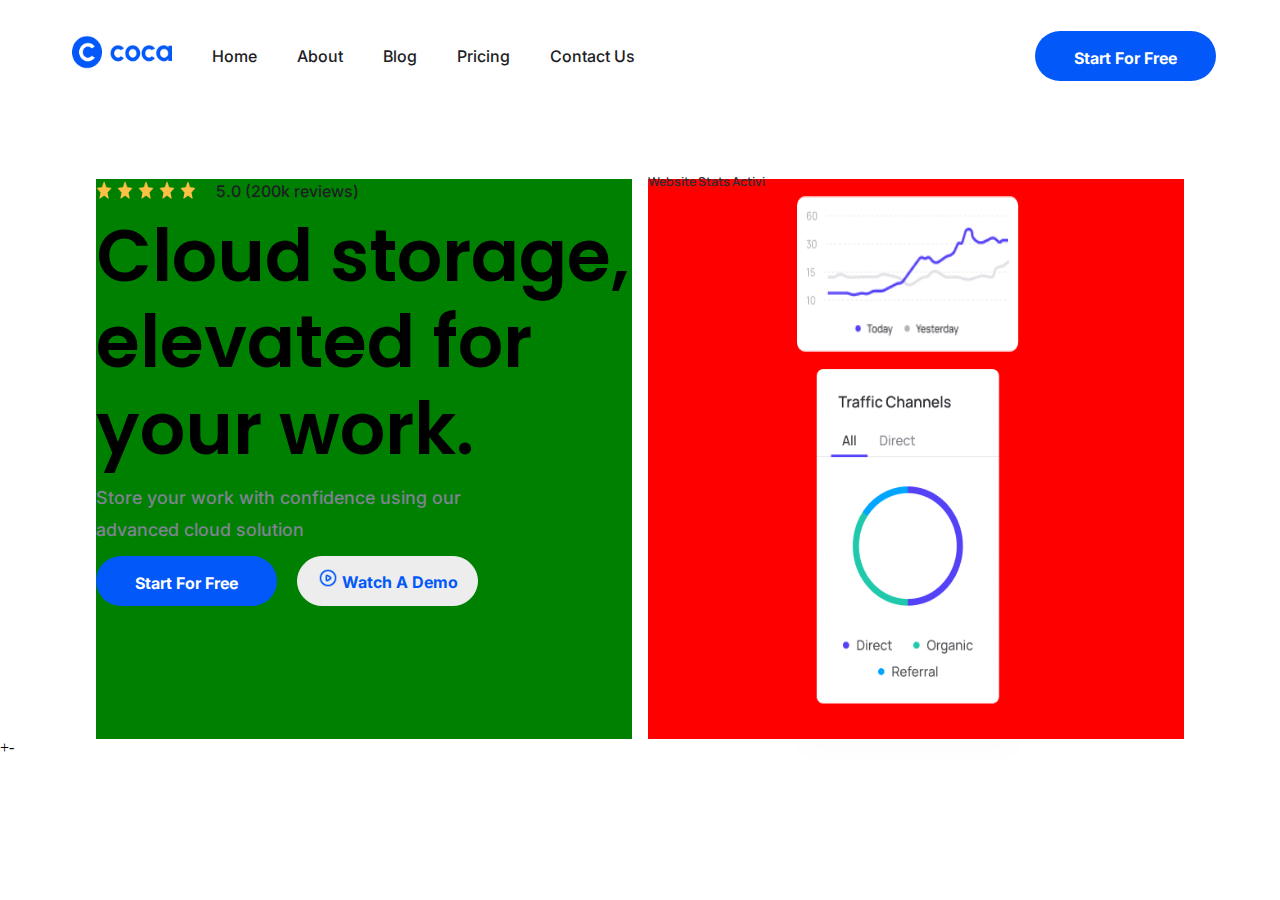
==== index.html @ f93a32c2 "rename project" ====
<!DOCTYPE html>
<html lang="en">
  <head>
    <meta charset="UTF-8" />
    <meta name="viewport" content="width=device-width, initial-scale=1.0" />
    <link
      href="https://fonts.googleapis.com/css2?family=Inter:ital,opsz,wght@0,14..32,100..900;1,14..32,100..900&display=swap"
      rel="stylesheet"
    />
    <link
      href="https://fonts.googleapis.com/css2?family=Inter:ital,opsz,wght@0,14..32,100..900;1,14..32,100..900&family=Poppins:ital,wght@0,100;0,200;0,300;0,400;0,500;0,600;0,700;0,800;0,900;1,100;1,200;1,300;1,400;1,500;1,600;1,700;1,800;1,900&display=swap"
      rel="stylesheet"
    />

    <link
      href="https://fonts.googleapis.com/css2?family=Manrope:wght@200..800&family=Roboto:ital,wght@0,100;0,300;0,400;0,500;0,700;0,900;1,100;1,300;1,400;1,500;1,700;1,900&display=swap"
      rel="stylesheet"
    />

    <link rel="stylesheet" href="style.css" />
    <link rel="stylesheet" href="querries.css" />
    <title>coca--cloud</title>
  </head>
  <body>
    <!-- <div class="round">
      <header class="header">
        <nav class="nav">
          <ul class="nav--list">
            <li class="nav--link">
              <a href="#" class="nav--logo">
                <img
                  src="/image/new--logo.png"
                  alt="company logo"
                  class="nav--logo"
                />
              </a>
            </li>
          </ul>

          <ul class="nav--list">
            <li class="nav--link">
              <a href="#" class="main--link"> Home </a>
            </li>
          </ul>

          <ul class="nav--list">
            <li class="nav--link">
              <a href="#" class="main--link"> About </a>
            </li>
          </ul>

          <ul class="nav--list">
            <li class="nav--link">
              <a href="#" class="main--link"> Blog </a>
            </li>
          </ul>

          <ul class="nav--list">
            <li class="nav--link">
              <a href="#" class="main--link"> Pricing </a>
            </li>
          </ul>

          <ul class="nav--list">
            <li class="nav--link">
              <a href="#" class="main--link">Contact Us </a>
            </li>
          </ul>
        </nav>
        <div class="start--button">
          <button class="free--button">Start For Free</button>
        </div>
      </header>
    </div> -->

    <header class="header">
      <nav class="nav">
        <ul class="nav--list">
          <li class="nav--link">
            <a href="#" class="nav--logo">
              <img
                src="/image/new--logo.png"
                alt="company logo"
                class="nav--logo"
              />
            </a>
          </li>
        </ul>

        <ul class="nav--list">
          <li class="nav--link">
            <a href="#" class="main--link"> Home </a>
          </li>
        </ul>

        <ul class="nav--list">
          <li class="nav--link">
            <a href="#" class="main--link"> About </a>
          </li>
        </ul>

        <ul class="nav--list">
          <li class="nav--link">
            <a href="#" class="main--link"> Blog </a>
          </li>
        </ul>

        <ul class="nav--list">
          <li class="nav--link">
            <a href="#" class="main--link"> Pricing </a>
          </li>
        </ul>

        <ul class="nav--list">
          <li class="nav--link">
            <a href="#" class="main--link">Contact Us </a>
          </li>
        </ul>
      </nav>
      <div class="start--button">
        <button class="free--button">Start For Free</button>
      </div>
    </header>

    <section class="section--hero space--around-content">
      <div class="heading--container">
        <div class="rating--flex">
          <img
            src="/image/rating.png"
            alt="rating--image"
            class="rating--image"
          />
          <p class="rating--words">5.0 (200k reviews)</p>
        </div>

        <h1 class="heading--one">Cloud storage, elevated for your work.</h1>

        <p class="layout--one">
          Store your work with confidence using our <br />
          advanced cloud solution
        </p>

        <div class="button--action">
          <button class="free--button">Start For Free</button>
          <button class="free--button watch-demo-button">
            <img
              src="/image/demo-play.png"
              alt="icon which shows the action of playing video"
              class="play-demo"
            /> 
            Watch A Demo
          </button>
          <div class="button--and--demo"></div>
        </div>
      </div>

      <div class="another--round">
        <div class="image--container">
          <p class="image--words">Website Stats Activi</p>

          <div class="two-flex-images">
            <div class="flex-one-image">
              <img
                src="/image/Diagram.png"
                alt="statistic data"
                class="image--one"
              />

              <img
                src="/image/statistic--2.png"
                alt="statistic data"
                class="image--two"
              />
            </div>

            <div class="flex-two-image">
              <!-- <img
                src="/image/statistics--3.png"
                alt="statistic data"
                class="flex-two-image--one"
              /> -->
              <!-- <img
                src="/image/stastics--4.png"
                alt="statistic data"
                class="flex-two-image--two"
              /> -->
            </div>
          </div>
        </div>
      </div>
    </section>
  </body>
</html>
+-
---- style.css ----
* {
  margin: 0;
}

.space--around-content {
  padding: 0 6rem;
}

.round {
  width: 240px;
  height: 240px;
  background: rgba(227, 220, 252, 0.4);
  backdrop-filter: blur(231.0146942138672px);
  position: absolute;
  top: -42px;
  left: -52px;
  border-radius: 50%;
  overflow: hidden;
}

/* ******** HEADER ********* */
.header {
  display: flex;
  justify-content: space-between;
  align-items: center;
  background-color: rgba(255, 255, 255, 0.2);
  /* width: 100%; */
  height: 100%;
  padding: 1.8rem 4rem 0 2rem;
}

.nav {
  display: flex;
  flex-direction: row;
  gap: 0px;
  justify-content: center;
  align-items: center;
}

.nav--list,
.nav--link {
  list-style: none;
}

.nav--logo {
  width: 100px;
  height: 50px;
}

.main--link {
  font-family: Inter;
  font-size: 16px;
  font-weight: 500;
  line-height: 26px;
  color: rgba(29, 30, 37, 1);
  text-decoration: none;
}

.free--button {
  font-family: Inter;
  font-weight: 700;
  font-size: 16px;
  color: rgba(255, 255, 255, 1);
  width: 181px;
  height: 50px;
  padding: 14px 20px;
  line-height: 26px;
  border-radius: 30px;
  background-color: rgba(2, 88, 248, 1);
  border: none;
  /* opacity: 100%; */
}

/* ******** SECTION HERO ********* */
.section--hero {
  margin-top: 6rem;
  display: grid;
  grid-template-columns: 1fr 1fr;
  gap: 1rem;
}

.heading--container {
  background-color: green;
}

.rating--flex {
  display: flex;
  align-items: center;
  gap: 20px;
  margin-bottom: 10px;
}

.rating--image {
  width: 100px;
  height: 20px;
}

.rating--words {
  font-family: Inter;
  font-size: 16px;
  font-weight: 500;
  line-height: 24px;
  color: rgba(29, 30, 37, 1);
}

.heading--one {
  font-family: Poppins;
  font-weight: 600;
  font-size: 72px;
  line-height: 86.4px;
  letter-spacing: -2%;
}

.layout--one {
font-family: Inter;
font-weight: 500;
font-size: 18px;
line-height: 32px;
color: #7E8492;
margin-top: 10px;
}

.button--action {
  display: flex;
  justify-content: flex-start;
  align-items: center;
  gap: 20px;
  margin-top: 10px;
}

.button--and--demo {
  display: flex;
  justify-content: center;
  align-items: center;
  gap: 8px;
}

.watch-demo-button {
  background-color: #EDEDED;
  color: #0258F8;
  border: solid 1px #EDEDED;
  padding: 0;
  align-items: center;
}

.play-demo {
  width: 20px;
  height: 20px;
}

.image--container {
  background-color: red;
}

.image--words {
  font-family: Manrope;
  font-weight: 600;
  font-size: 12.34px;
  line-height: 6.85px;
  color: #2e2c34;
  margin-bottom: 10px;
}

.two-flex-images {
  display: flex;
  justify-content: center;
  align-items: center;
  gap: 1rem;
}

.flex-one-image {
  display: flex;
  flex-direction: column;
  gap: 10px;
  align-items: center;
}

.image--one {
  width: 222.09px;
  height: 156.58px;
  box-shadow: 0px 16px 24px 0px #10101003;
}

.image--two {
  width: 222.09px;
  height: 376.58px;
  box-shadow: 0px 16px 24px 0px #10101003;
}

.flex-two-image {
  display: flex;
  flex-direction: column;
  gap: 10px;
  /* align-items: center; */
}

.flex-two-image--one {
  width: 385.24px;
  height: 210.81px;
  box-shadow: 0px 16px 24px 0px #10101003;
}

.flex-two-image--two {
  width: 385.24px;
  height: 265.93px;
  box-shadow: 0px 16px 24px 0px #10101003;
}
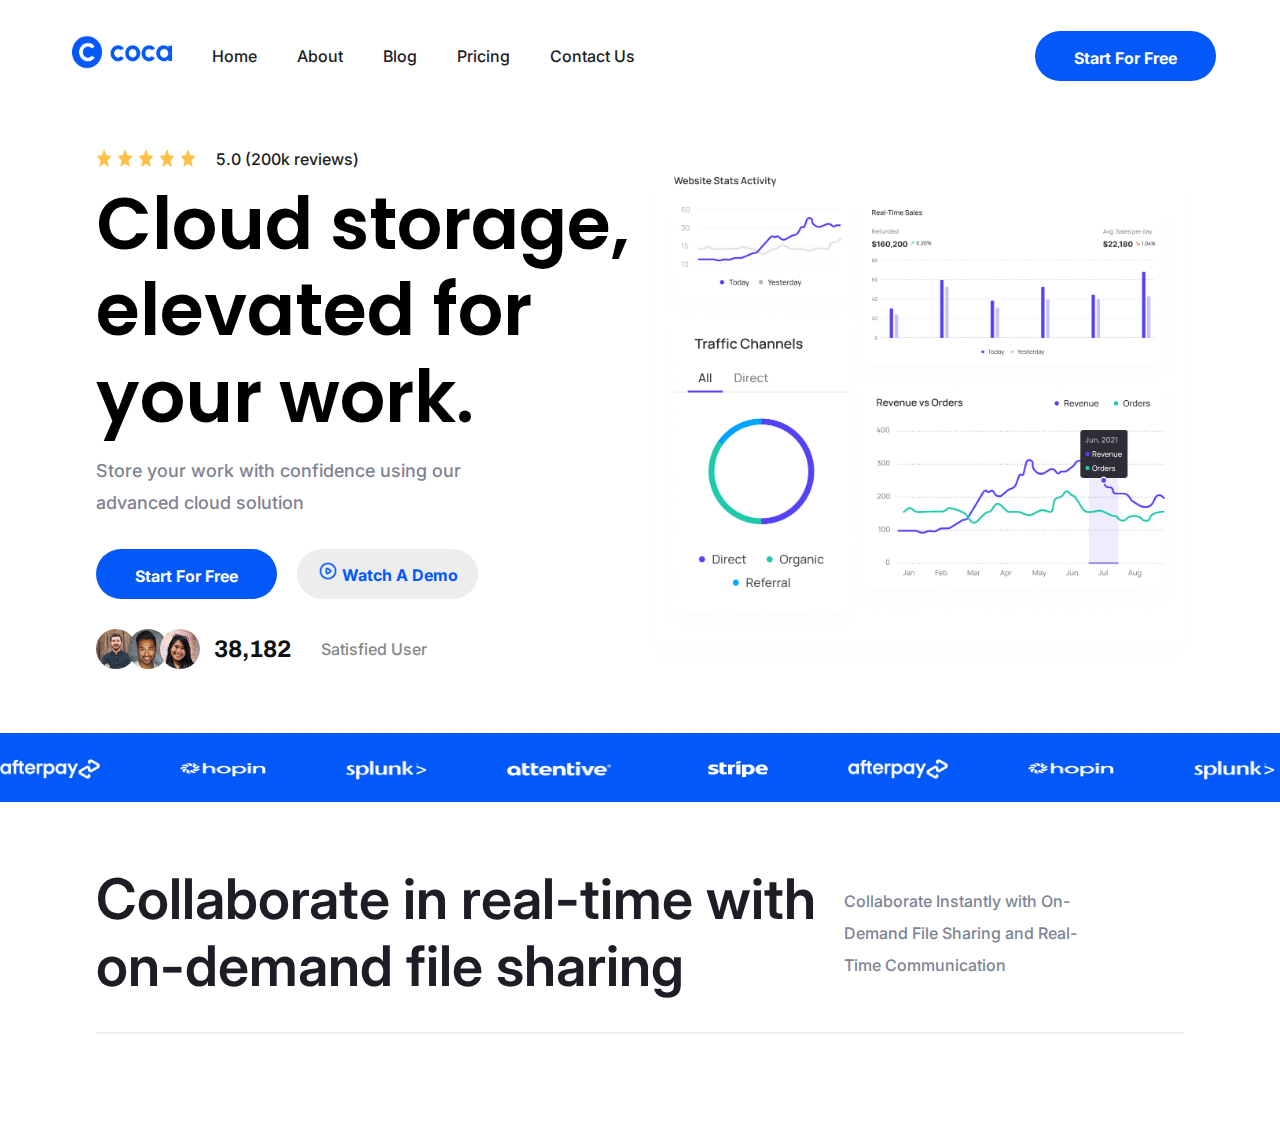
==== commit f40f2caa: "more codes" ====
--- a/index.html
+++ b/index.html
@@ -14,6 +14,11 @@
 
     <link
       href="https://fonts.googleapis.com/css2?family=Manrope:wght@200..800&family=Roboto:ital,wght@0,100;0,300;0,400;0,500;0,700;0,900;1,100;1,300;1,400;1,500;1,700;1,900&display=swap"
+      rel="stylesheet"
+    />
+
+    <link
+      href="https://fonts.googleapis.com/css2?family=Archivo:ital,wght@0,100..900;1,100..900&display=swap"
       rel="stylesheet"
     />
 
@@ -147,48 +152,120 @@
               src="/image/demo-play.png"
               alt="icon which shows the action of playing video"
               class="play-demo"
-            /> 
+            />
             Watch A Demo
           </button>
-          <div class="button--and--demo"></div>
+        </div>
+
+        <div class="user--details">
+          <div class="user--photos--div">
+            <img
+              src="/image/user--1.jpg"
+              alt="user profile picture"
+              class="user--photos"
+            />
+            <img
+              src="/image/user--2.jpg"
+              alt="user profile picture"
+              class="user--photos"
+            />
+            <img
+              src="/image/user--3.jpg"
+              alt="user profile picture"
+              class="user--photos"
+            />
+          </div>
+          <div class="strong--number">
+            <p class="strong--number--words">38,182</p>
+          </div>
+          <div class="faint--word">
+            <p class="faint--words">Satisfied User</p>
+          </div>
         </div>
       </div>
 
       <div class="another--round">
         <div class="image--container">
-          <p class="image--words">Website Stats Activi</p>
-
-          <div class="two-flex-images">
-            <div class="flex-one-image">
-              <img
-                src="/image/Diagram.png"
-                alt="statistic data"
-                class="image--one"
-              />
-
-              <img
-                src="/image/statistic--2.png"
-                alt="statistic data"
-                class="image--two"
-              />
-            </div>
-
-            <div class="flex-two-image">
-              <!-- <img
-                src="/image/statistics--3.png"
-                alt="statistic data"
-                class="flex-two-image--one"
-              /> -->
-              <!-- <img
-                src="/image/stastics--4.png"
-                alt="statistic data"
-                class="flex-two-image--two"
-              /> -->
-            </div>
-          </div>
-        </div>
-      </div>
+          <img src="/image/content.png" alt="image" class="all--image" />
+        </div>
+      </div>
+    </section>
+
+    <section class="landing--cloud--section">
+      <div class="landing--cloud--div">
+        <div class="group--flex logo--group--one">
+          <img
+            src="/image/logo--3.png"
+            alt="image logos"
+            class="afterpay--logo"
+          />
+          <img
+            src="/image/logo--2.png"
+            alt="image logos"
+            class="hopin--logos"
+          />
+          <img
+            src="/image/logo--6.png"
+            alt="image logos"
+            class="spurnk--logos"
+          />
+          <img
+            src="/image/logo--5.png"
+            alt="image logos"
+            class="attentive--logo"
+          />
+        </div>
+
+        <div class="group--flex logo--group--two">
+          <img
+            src="/image/logo--4.png"
+            alt="images logos"
+            class="stripe--logo"
+          />
+          <img
+            src="/image/logo--3.png"
+            alt="image logos"
+            class="afterpay--logo"
+          />
+          <img
+            src="/image/logo--2.png"
+            alt="image logos"
+            class="hopin--logos"
+          />
+          <img
+            src="/image/logo--6.png"
+            alt="image logos"
+            class="spurnk--logos"
+          />
+        </div>
+      </div>
+    </section>
+
+    <section class="features--section space--around-content">
+      <div class="heading--sub-heading">
+        <h1 class="heading--two">
+          Collaborate in real-time with on-demand file sharing
+        </h1>
+        <h4 class="sub-heading">
+          Collaborate Instantly with On-<br />Demand File Sharing and Real-<br />Time
+          Communication
+        </h4>
+      </div>
+
+      <div class="divider--section">
+        <hr class="divider--one" />
+      </div>
+
+      <div class="features">
+
+      </div>
+    </section>
+
+    <section class="divider--section space--around-content">
+      <div class="feature--one"></div>
+      <div class="feature--two"></div>
+      <div class="feature--three"></div>
+      <div class="feature--four"></div>
     </section>
   </body>
 </html>
-+-
--- a/style.css
+++ b/style.css
@@ -68,20 +68,37 @@
   border-radius: 30px;
   background-color: rgba(2, 88, 248, 1);
   border: none;
-  /* opacity: 100%; */
+  cursor: pointer;
+}
+
+.max--width {
+  display: flex;
+  justify-content: center;
+  align-items: center;
+  max-width: 90rem;
+}
+
+.max--width {
+  display: flex;
+  max-width: 90rem;
+  align-items: center;
 }
 
 /* ******** SECTION HERO ********* */
 .section--hero {
-  margin-top: 6rem;
+  margin: 4rem 0;
   display: grid;
   grid-template-columns: 1fr 1fr;
   gap: 1rem;
-}
-
-.heading--container {
+  max-width: 90rem;
+  display: flex;
+  justify-content: center;
+  align-items: center;
+}
+
+/* .heading--container {
   background-color: green;
-}
+} */
 
 .rating--flex {
   display: flex;
@@ -112,12 +129,12 @@
 }
 
 .layout--one {
-font-family: Inter;
-font-weight: 500;
-font-size: 18px;
-line-height: 32px;
-color: #7E8492;
-margin-top: 10px;
+  font-family: Inter;
+  font-weight: 500;
+  font-size: 18px;
+  line-height: 32px;
+  color: #7e8492;
+  margin-top: 15px;
 }
 
 .button--action {
@@ -126,6 +143,7 @@
   align-items: center;
   gap: 20px;
   margin-top: 10px;
+  margin: 30px 0;
 }
 
 .button--and--demo {
@@ -136,11 +154,12 @@
 }
 
 .watch-demo-button {
-  background-color: #EDEDED;
-  color: #0258F8;
-  border: solid 1px #EDEDED;
+  background-color: #ededed;
+  color: #0258f8;
+  border: solid 1px #ededed;
   padding: 0;
   align-items: center;
+  cursor: pointer;
 }
 
 .play-demo {
@@ -148,9 +167,47 @@
   height: 20px;
 }
 
-.image--container {
+.user--details {
+  display: flex;
+  justify-content: flex-start;
+  align-items: center;
+  gap: 30px;
+}
+
+.user--photos--div {
+  display: flex;
+  justify-content: flex-start;
+  align-items: center;
+  gap: 8px;
+}
+
+.user--photos {
+  width: 40px;
+  height: 40px;
+  border-radius: 50%;
+  margin-right: -1rem;
+}
+
+.strong--number--words {
+  font-family: Archivo;
+  font-weight: 700;
+  font-size: 24px;
+  line-height: 36px;
+  color: #101010;
+}
+
+.faint--words {
+  font-family: Inter;
+  font-weight: 500;
+  font-size: 16px;
+  line-height: 24px;
+  color: #878787;
+  /* margin-left: -0; */
+}
+
+/* .image--container {
   background-color: red;
-}
+} */
 
 .image--words {
   font-family: Manrope;
@@ -194,6 +251,12 @@
   /* align-items: center; */
 }
 
+.all--image {
+  width: 100%;
+  height: 100%;
+  box-shadow: 0px 16px 24px 0px #10101003;
+}
+
 .flex-two-image--one {
   width: 385.24px;
   height: 210.81px;
@@ -205,3 +268,97 @@
   height: 265.93px;
   box-shadow: 0px 16px 24px 0px #10101003;
 }
+
+/* ******** LANDING--CLOUD--SECTION ********* */
+.landing--cloud--section {
+  max-width: 96rem;
+  background-color: #0258f8;
+  height: 69px;
+  margin-bottom: 4rem;
+}
+
+.landing--cloud--div {
+  display: flex;
+  /* justify-content: space-between; */
+  align-items: center;
+  gap: 6rem;
+  padding-top: 22px;
+}
+
+.group--flex {
+  display: flex;
+  justify-content: center;
+  align-items: center;
+  gap: 5rem;
+}
+
+.afterpay--logo {
+  width: 100px;
+  height: 20px;
+}
+
+.hopin--logos {
+  width: 86px;
+  height: 20px;
+}
+
+.spurnk--logos {
+  width: 81px;
+  height: 28px;
+}
+
+.attentive--logo {
+  width: 105px;
+  height: 28px;
+}
+
+.stripe--logo {
+  width: 60px;
+  height: 17px;
+}
+
+/* ******** FEATURES--SECTION ********* */
+.features--section {
+  max-width: 90rem;
+  background-color: #ffffff;
+}
+
+.heading--sub-heading {
+  display: grid;
+  grid-template-columns: 1.1fr 0.5fr;
+  justify-content: center;
+  align-items: center;
+}
+
+.heading--two {
+  font-family: Inter;
+  font-weight: 600;
+  font-size: 56px;
+  line-height: 67.2px;
+  letter-spacing: -1%;
+  color: #1d1e25;
+}
+
+.sub-heading {
+  font-family: Inter;
+  font-weight: 500;
+  font-size: 16px;
+  line-height: 32px;
+  color: #7e8492;
+}
+
+.divider--section {
+  padding: 2rem 0;
+}
+
+.divider--one {
+  border: solid 1px #ededed;
+}
+
+.features {
+  display: grid;
+  grid-template-columns: 0.5fr 0.5fr 0.5fr 0.5fr;
+  gap: 1rem;
+  justify-content: center;
+  align-items: center;
+}
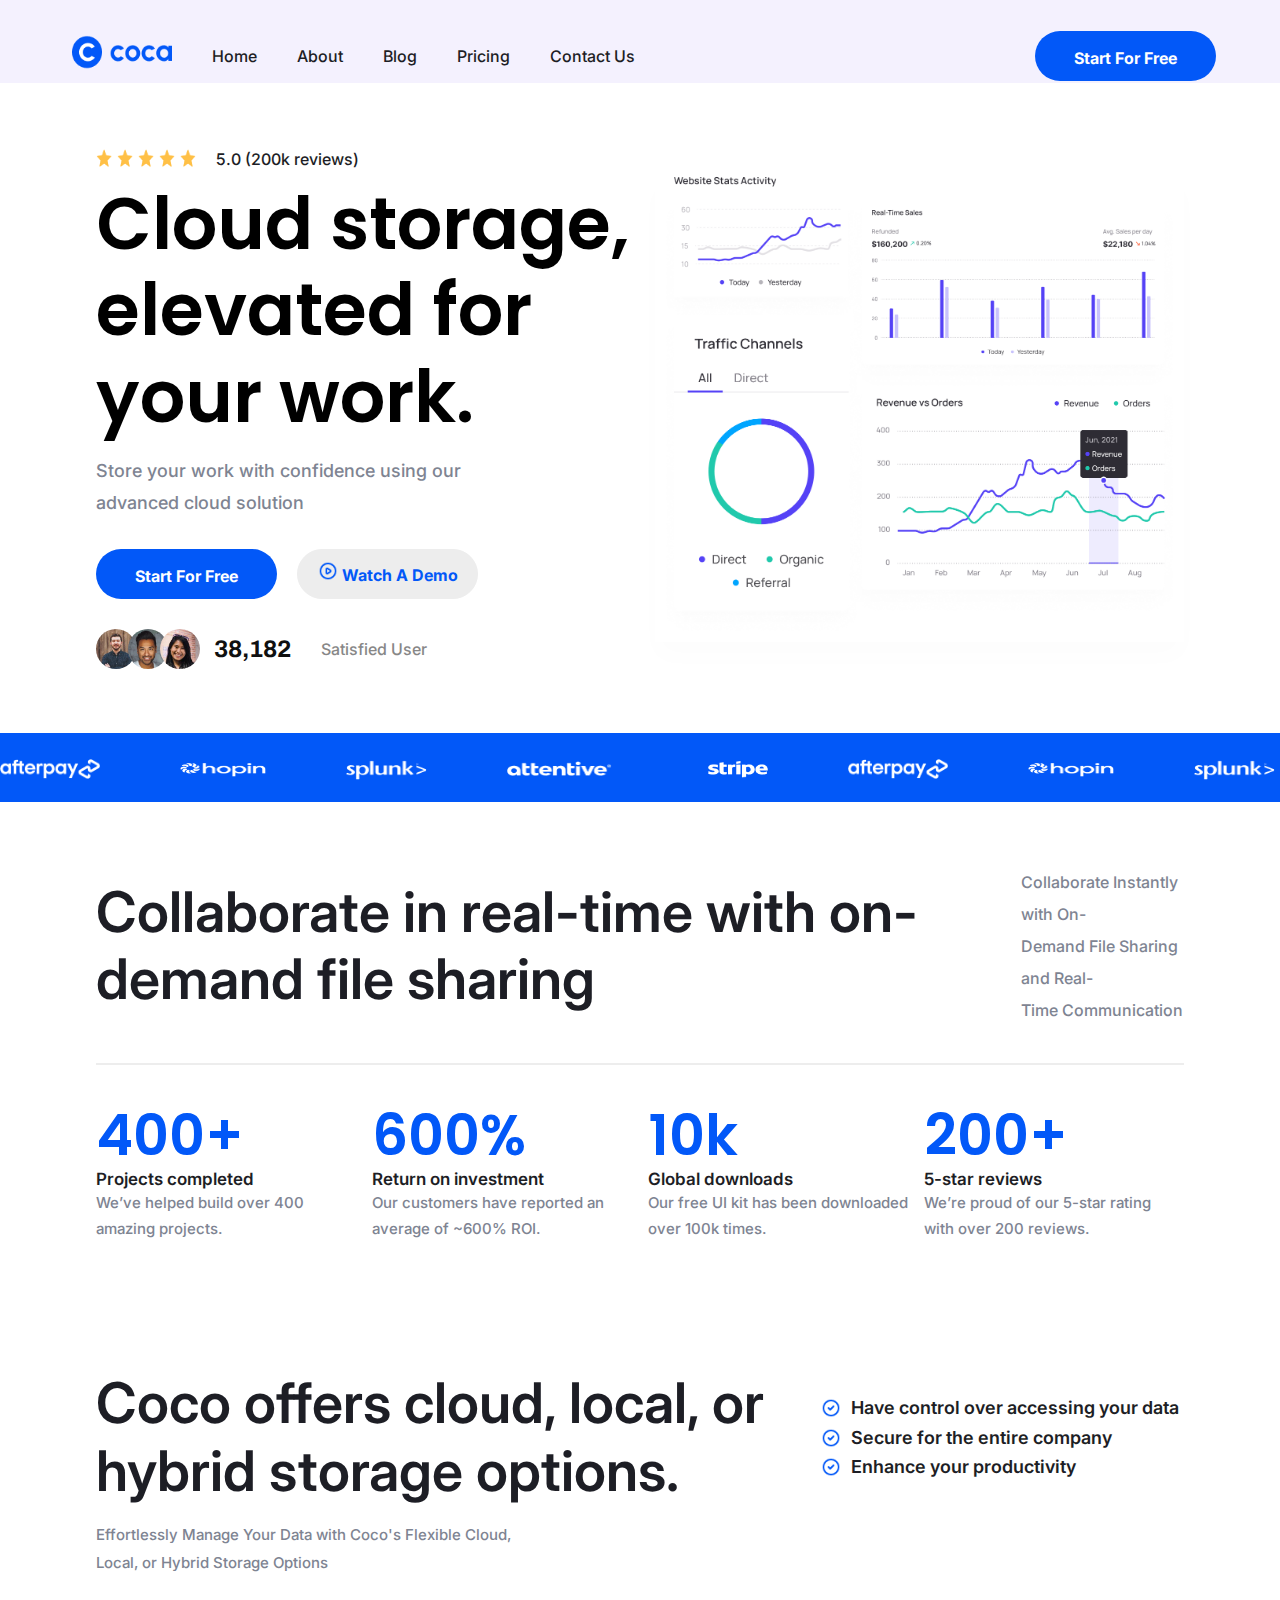
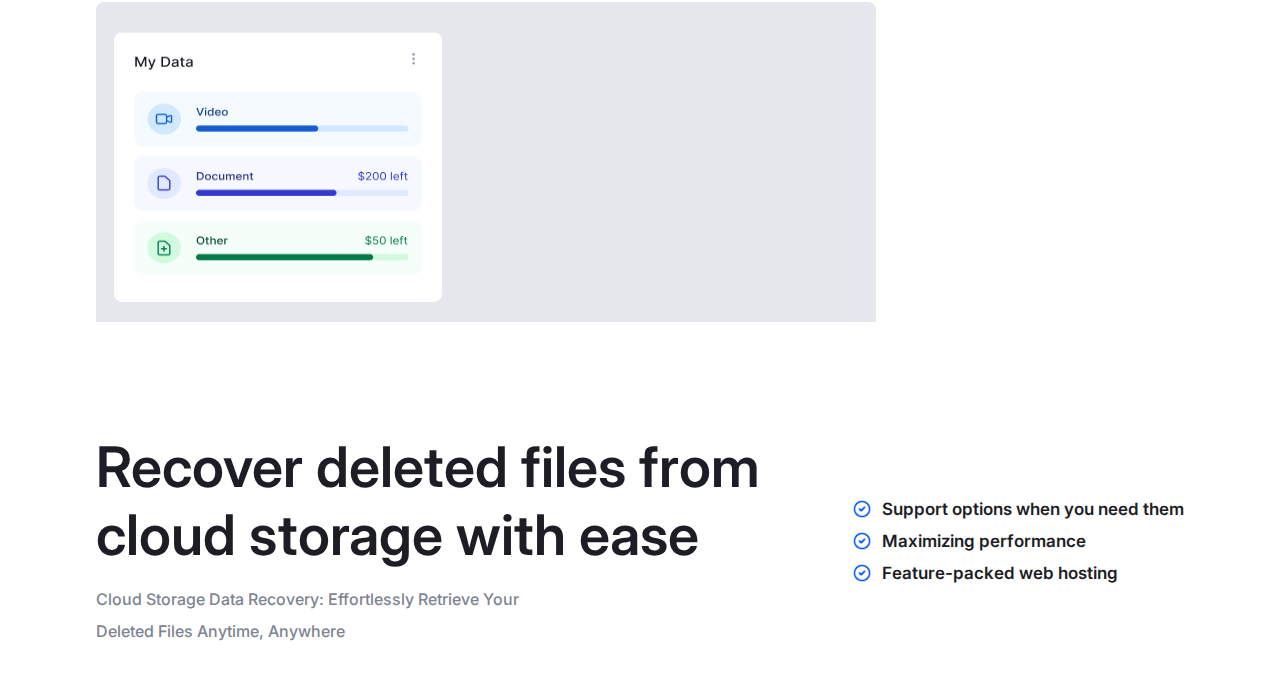
==== commit a04f0659: "moe code uploaded" ====
--- a/index.html
+++ b/index.html
@@ -257,15 +257,120 @@
       </div>
 
       <div class="features">
-
-      </div>
-    </section>
-
-    <section class="divider--section space--around-content">
-      <div class="feature--one"></div>
-      <div class="feature--two"></div>
-      <div class="feature--three"></div>
-      <div class="feature--four"></div>
+        <div class="feature--one">
+          <p class="numbers">400+</p>
+          <p class="feature-heading">Projects completed</p>
+          <p class="words">
+            We’ve helped build over 400 <br />
+            amazing projects.
+          </p>
+        </div>
+
+        <div class="feature--two">
+          <p class="numbers">600%</p>
+          <p class="feature-heading">Return on investment</p>
+          <p class="words">
+            Our customers have reported an average of ~600% ROI.
+          </p>
+        </div>
+
+        <div class="feature--three">
+          <p class="numbers">10k</p>
+          <p class="feature-heading">Global downloads</p>
+          <p class="words">
+            Our free UI kit has been downloaded over 100k times.
+          </p>
+        </div>
+
+        <div class="feature--four">
+          <p class="numbers">200+</p>
+          <p class="feature-heading">5-star reviews</p>
+          <p class="words">
+            We’re proud of our 5-star rating with over 200 reviews.
+          </p>
+        </div>
+      </div>
+    </section>
+
+    <section class="offers-cloud--section space--around-content">
+      <div class="fixing--heading--sub-heading">
+        <h2 class="heading--two">
+          Coco offers cloud, local, or hybrid storage options.
+        </h2>
+
+        <div class="content--flex">
+          <div class="icon--words">
+            <img src="/image/Icon.png" alt="icon image" class="content--icon" />
+            <p class="icon--text">Have control over accessing your data</p>
+          </div>
+
+          <div class="icon--words">
+            <img src="/image/Icon.png" alt="icon image" class="content--icon" />
+            <p class="icon--text">Secure for the entire company</p>
+          </div>
+
+          <div class="icon--words">
+            <img src="/image/Icon.png" alt="icon image" class="content--icon" />
+            <p class="icon--text">Enhance your productivity</p>
+          </div>
+        </div>
+      </div>
+
+      <p class="effort--words">
+        Effortlessly Manage Your Data with Coco's Flexible Cloud,<br />
+        Local, or Hybrid Storage Options
+      </p>
+
+      <div class="image--data">
+        <img
+          src="/image/data--1.png"
+          alt="image which shows data"
+          class="data--1-image"
+        />
+      </div>
+    </section>
+
+    <section class="recover-deleted--section space--around-content">
+      <div class="heading--sub-heading">
+        <div class="heading-div">
+          <h2 class="heading--deleted">
+            Recover deleted files from <br />
+            cloud storage with ease
+          </h2>
+
+          <p class="evedence--words">
+            Cloud Storage Data Recovery: Effortlessly Retrieve Your<br> Deleted
+            Files Anytime, Anywhere
+          </p>
+        </div>
+        <div class="sub-heading--div">
+          <div class="icon--words">
+            <img src="/image/Icon.png" alt="icon image" class="content--icon" />
+            <p class="icon--text resizing-item">
+              Support options when you need them
+            </p>
+          </div>
+
+          <div class="icon--words">
+            <img src="/image/Icon.png" alt="icon image" class="content--icon" />
+            <p class="icon--text resizing-item">Maximizing performance</p>
+          </div>
+
+          <div class="icon--words">
+            <img src="/image/Icon.png" alt="icon image" class="content--icon" />
+            <p class="icon--text resizing-item">Feature-packed web hosting</p>
+          </div>
+        </div>
+      </div>
+
+      <div class="two--images-div">
+        <div class="statistic--image--one">
+
+        </div>
+        
+        <div class="statistic--image--two"></div>
+
+      </div>
     </section>
   </body>
 </html>
--- a/style.css
+++ b/style.css
@@ -10,12 +10,13 @@
   width: 240px;
   height: 240px;
   background: rgba(227, 220, 252, 0.4);
-  backdrop-filter: blur(231.0146942138672px);
+  /* backdrop-filter: blur(231.0146942138672px); */
+  /* backdrop-filter: 231px; */
   position: absolute;
   top: -42px;
   left: -52px;
   border-radius: 50%;
-  overflow: hidden;
+  /* overflow: hidden; */
 }
 
 /* ******** HEADER ********* */
@@ -23,7 +24,9 @@
   display: flex;
   justify-content: space-between;
   align-items: center;
-  background-color: rgba(255, 255, 255, 0.2);
+  /* background-color: rgba(255, 255, 255, 0.2); */
+  background: #e3dcfc66;
+  /* backdrop-filter: blur(231.0146942138672px); */
   /* width: 100%; */
   height: 100%;
   padding: 1.8rem 4rem 0 2rem;
@@ -348,7 +351,7 @@
 }
 
 .divider--section {
-  padding: 2rem 0;
+  padding: 2.3rem 0;
 }
 
 .divider--one {
@@ -362,3 +365,141 @@
   justify-content: center;
   align-items: center;
 }
+
+.numbers {
+  font-family: poppins;
+  font-weight: 600;
+  font-size: 56px;
+  line-height: 67.2px;
+  letter-spacing: -1%;
+  color: #0258f8;
+}
+
+.feature-heading {
+  font-family: Inter;
+  font-weight: 600;
+  font-size: 17px;
+  line-height: 21.6px;
+  color: #1d1e25;
+}
+
+.words {
+  font-family: Inter;
+  font-weight: 500;
+  font-size: 15px;
+  line-height: 26px;
+  color: #7e8492;
+}
+
+/* ******** OFFERS-CLOUD--SECTION ********* */
+.offers-cloud--section {
+  max-width: 90rem;
+  margin-top: 8rem;
+}
+
+.fixing--heading--sub-heading {
+  display: grid;
+  grid-template-columns: 1fr 0.5fr;
+  align-items: center;
+}
+
+.content--flex {
+  display: flex;
+  flex-direction: column;
+  gap: 8px;
+}
+
+.icon--words {
+  display: flex;
+  flex-direction: row;
+  gap: 10px;
+  justify-content: first baseline;
+  align-items: center;
+}
+
+.content--icon {
+  width: 20px;
+  height: 20px;
+  cursor: pointer;
+}
+
+.icon--text {
+  font-family: Inter;
+  font-weight: 600;
+  font-size: 18px;
+  line-height: 21.6px;
+  color: #1d1e25;
+}
+
+.effort--words {
+  font-family: Inter;
+  font-weight: 500;
+  font-size: 15px;
+  line-height: 28px;
+  color: #7e8492;
+  margin-top: 16px;
+}
+
+.image--data {
+  margin-top: 1.6rem;
+  width: 780px;
+  /* height: 382px; */
+  height: 320px;
+  border-top-left-radius: 8px;
+  border-top-right-radius: 8px;
+  background-color: #e5e7ec;
+}
+
+.data--1-image {
+  width: 328px;
+  height: 270px;
+  border-radius: 8px;
+  margin-top: 30px;
+  margin-left: 18px;
+}
+
+/* ******** RECOVER-DELETED--SECTION ********* */
+.recover-deleted--section {
+  margin-top: 7rem;
+  max-width: 90rem;
+}
+
+.heading--sub-heading {
+  display: flex;
+  justify-content: space-between;
+  justify-items: center;
+  align-items: center;
+}
+
+.heading--deleted {
+  font-family: Inter;
+  font-weight: 600;
+  font-size: 56px;
+  line-height: 67.2px;
+  color: #1d1e25;
+}
+
+.evedence--words {
+  margin-top: 14px;
+  font-family: Inter;
+  font-weight: 500;
+  font-size: 16px;
+  line-height: 32px;
+  color: #7e8492;
+}
+
+.resizing-item {
+  font-size: 17px;
+  line-height: 32px;
+}
+
+.two--images-div {
+  margin-top: 3rem;
+  display: grid;
+  grid-template-columns: 0.7fr 0.7fr;
+  justify-content: center;
+  align-items: center;
+  gap: 1rem;
+}
+
+
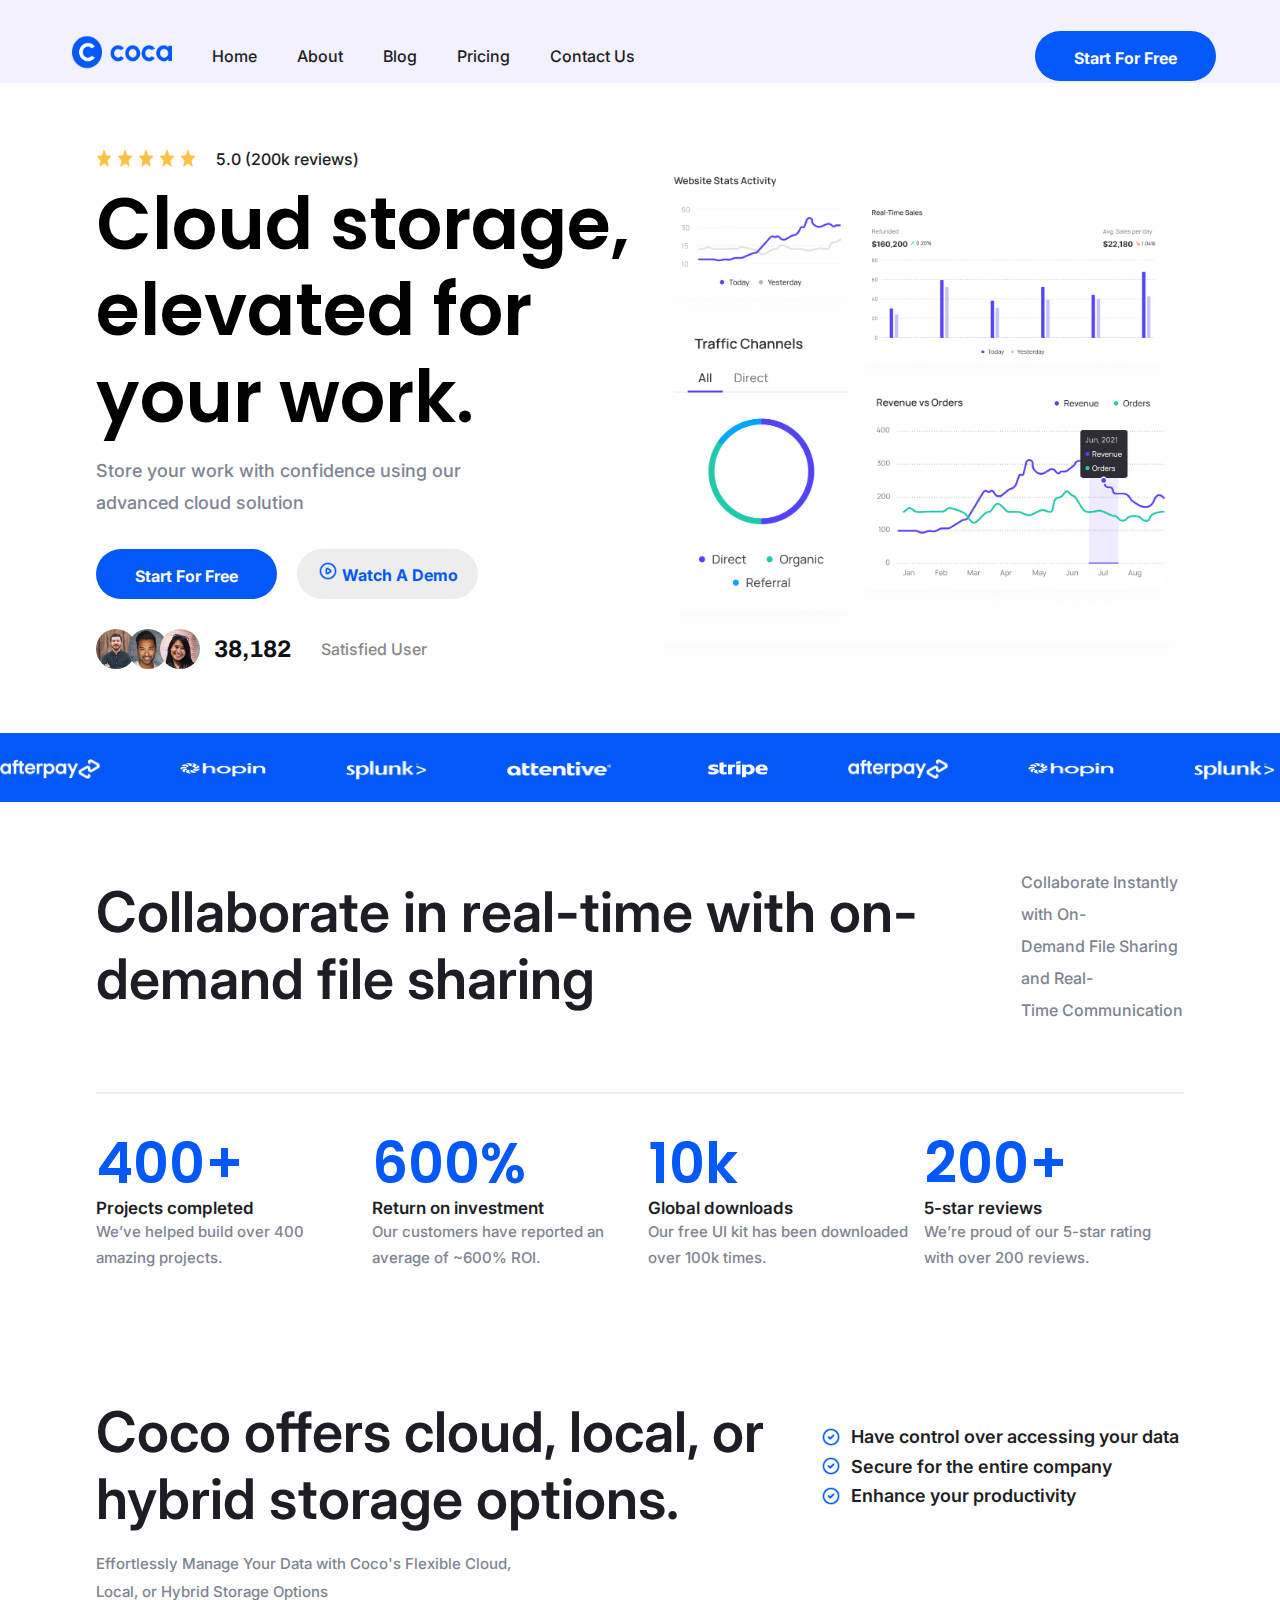
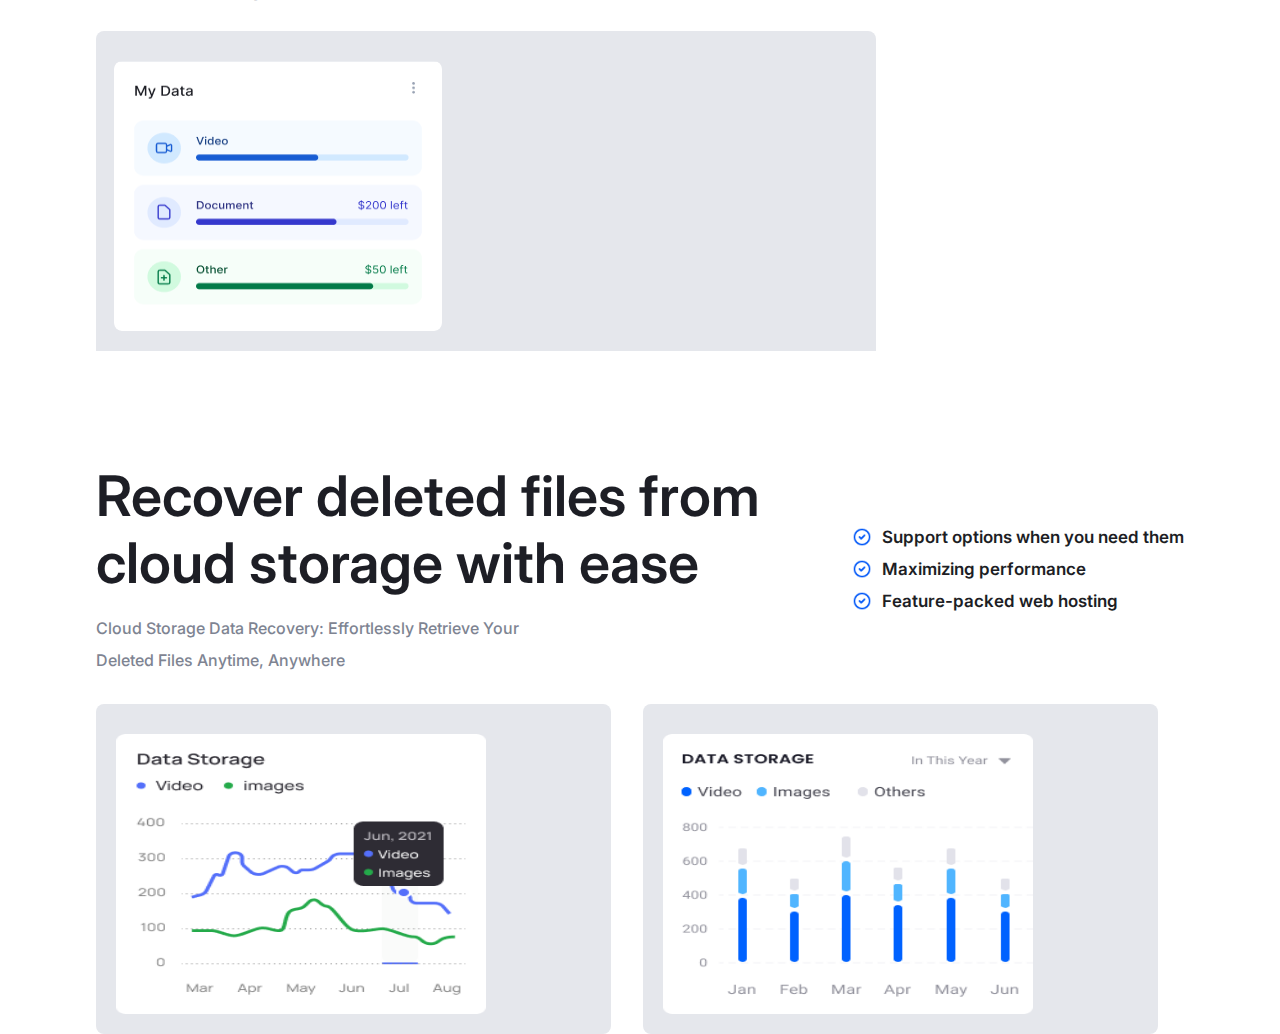
==== commit 5cb18b99: "more code" ====
--- a/index.html
+++ b/index.html
@@ -339,8 +339,8 @@
           </h2>
 
           <p class="evedence--words">
-            Cloud Storage Data Recovery: Effortlessly Retrieve Your<br> Deleted
-            Files Anytime, Anywhere
+            Cloud Storage Data Recovery: Effortlessly Retrieve Your<br />
+            Deleted Files Anytime, Anywhere
           </p>
         </div>
         <div class="sub-heading--div">
@@ -364,12 +364,22 @@
       </div>
 
       <div class="two--images-div">
-        <div class="statistic--image--one">
-
-        </div>
-        
-        <div class="statistic--image--two"></div>
-
+        <div class="statistic--image imag--one">
+          <img
+            src="/image/stastics--image--1.png"
+            alt="statistic image"
+            class="statistic--image--1"
+          />
+        </div>
+
+        <div class="two--images-div">
+          <div class="statistic--image imag--one">
+            <img
+              src="/image/customer--grow-viwer.png"
+              alt="statistic image"
+              class="statistic--image--1"
+            />
+          </div>
       </div>
     </section>
   </body>
--- a/style.css
+++ b/style.css
@@ -469,6 +469,7 @@
   justify-content: space-between;
   justify-items: center;
   align-items: center;
+  margin-bottom: 1.8rem;
 }
 
 .heading--deleted {
@@ -494,12 +495,22 @@
 }
 
 .two--images-div {
-  margin-top: 3rem;
-  display: grid;
-  grid-template-columns: 0.7fr 0.7fr;
-  justify-content: center;
-  align-items: center;
-  gap: 1rem;
-}
-
-
+  display: flex;
+  justify-content: flex-start;
+  align-items: center;
+  gap: 2rem;
+}
+
+.statistic--image {
+  width: 515px;
+  height: 330px;
+  border-radius: 8px;
+  background-color: #e5e7ec;
+}
+
+.statistic--image--1 {
+  width: 370px;
+  height: 280px;
+  margin-top: 30px;
+  margin-left: 20px;
+}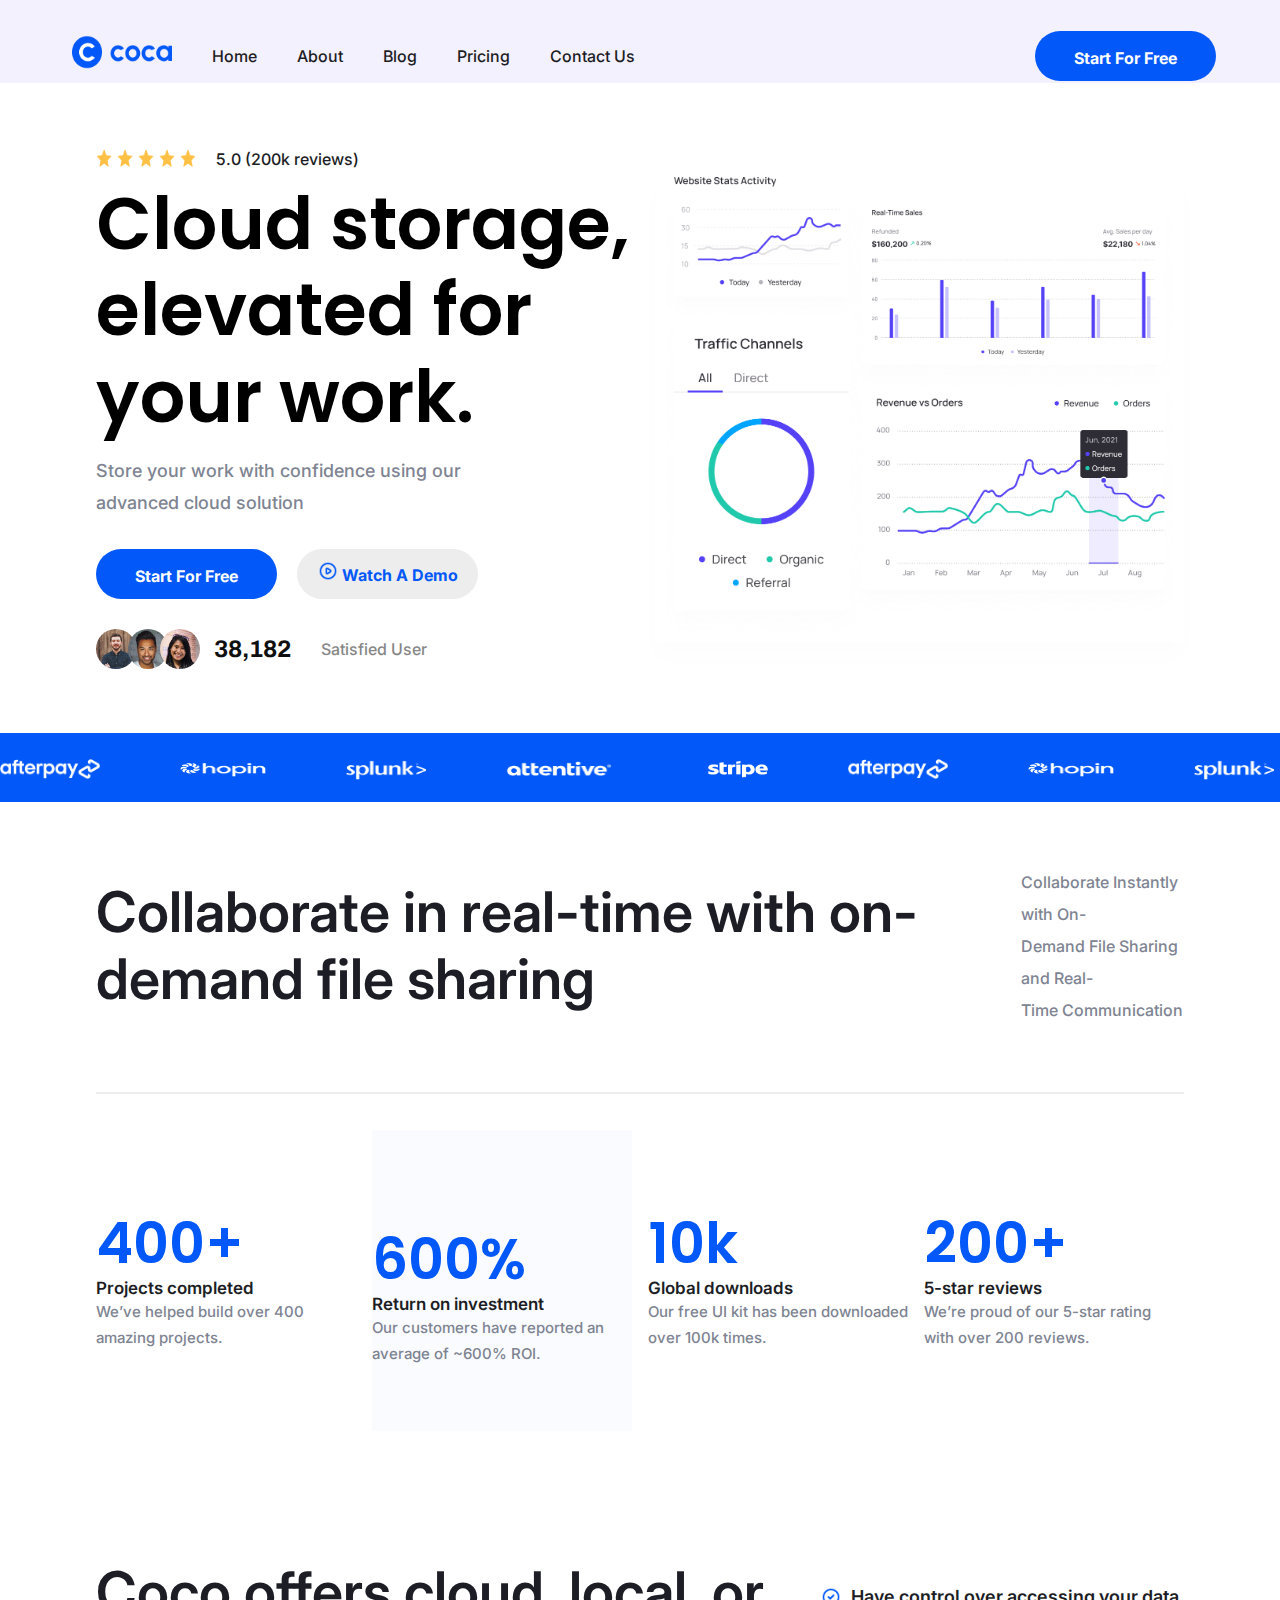
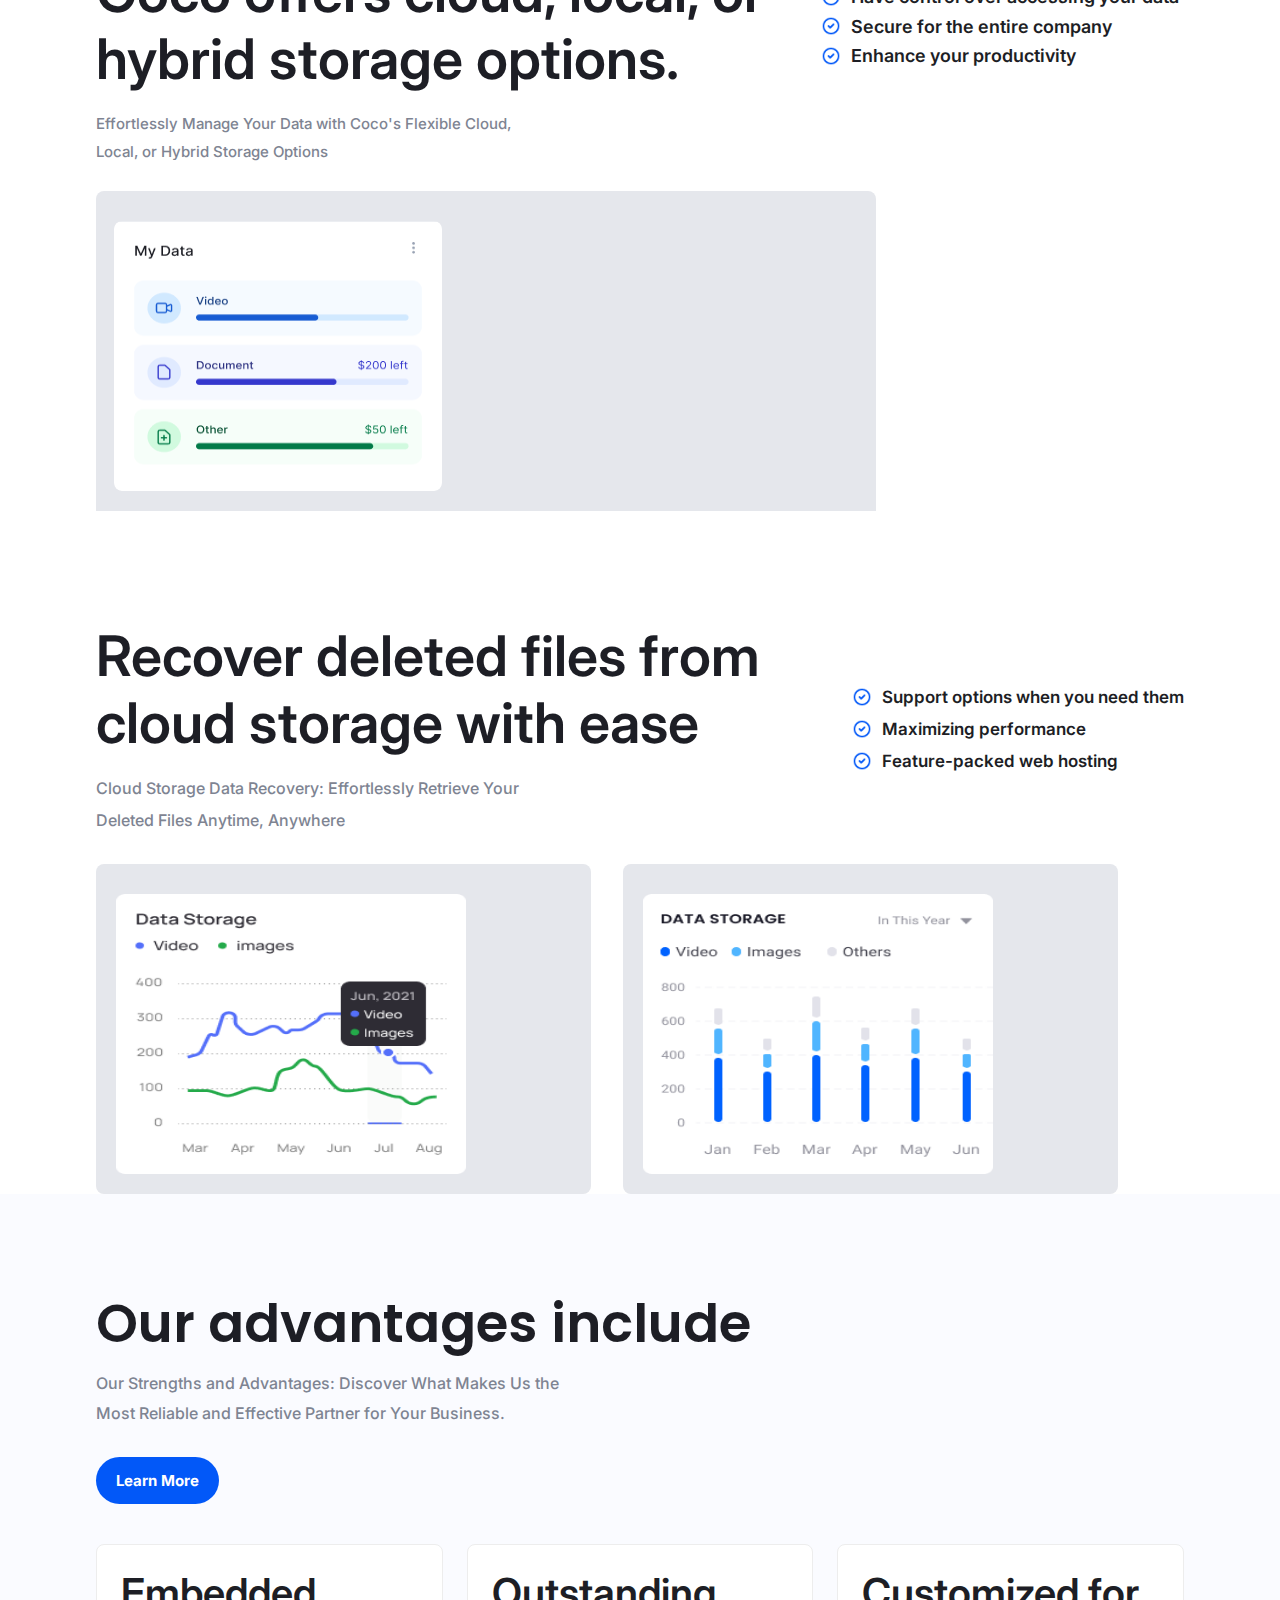
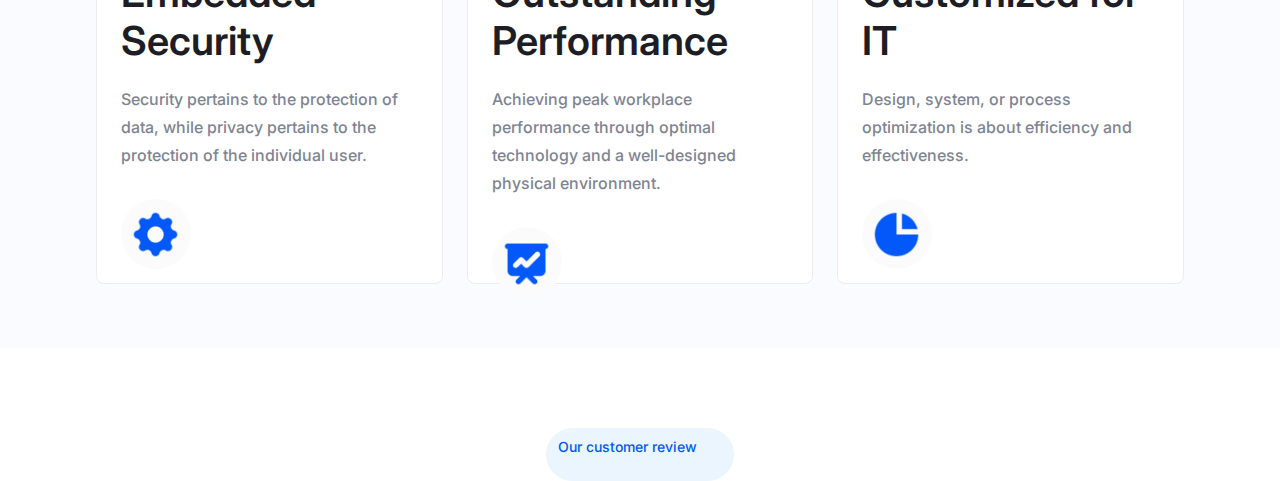
==== commit d44a6dac: "new" ====
--- a/index.html
+++ b/index.html
@@ -372,15 +372,79 @@
           />
         </div>
 
-        <div class="two--images-div">
-          <div class="statistic--image imag--one">
-            <img
-              src="/image/customer--grow-viwer.png"
-              alt="statistic image"
-              class="statistic--image--1"
-            />
-          </div>
-      </div>
+        <div class="statistic--image imag--one">
+          <img
+            src="/image/customer--grow-viwer.png"
+            alt="statistic image"
+            class="statistic--image--1"
+          />
+        </div>
+      </div>
+    </section>
+
+    <div>
+      <section class="feature--two space--around-content">
+        <h4 class="heading--four">Our advantages include</h4>
+        <p class="advantage--paragraph">
+          Our Strengths and Advantages: Discover What Makes Us the<br />
+          Most Reliable and Effective Partner for Your Business.
+        </p>
+
+        <a href="#" class="learn--more--btn">Learn More</a>
+
+        <div class="three--flex--feature--two">
+          <div class="feature--text text--1">
+            <h5 class="heading--feature">Embedded Security</h5>
+
+            <p class="paragraphy--feature">
+              Security pertains to the protection of data, while privacy
+              pertains to the protection of the individual user.
+            </p>
+
+            <div class="icon--picture">
+              <img src="/image/Icon (1).png" alt="" class="icon--icon" />
+            </div>
+          </div>
+
+          <div class="feature--text text--1">
+            <h5 class="heading--feature">Outstanding Performance</h5>
+
+            <p class="paragraphy--feature">
+              Achieving peak workplace performance through optimal technology
+              and a well-designed physical environment.
+            </p>
+
+            <div class="icon--picture">
+              <img src="/image/icon--2.png" alt="" class="icon--icon" />
+            </div>
+          </div>
+
+          <div class="feature--text text--1">
+            <h5 class="heading--feature">Customized for IT</h5>
+
+            <p class="paragraphy--feature">
+              Design, system, or process <br />
+              optimization is about efficiency and <br />
+              effectiveness.
+            </p>
+
+            <div class="icon--picture">
+              <img src="/image/icon--3.png" alt="" class="icon--icon" />
+            </div>
+          </div>
+        </div>
+      </section>
+    </div>
+
+    <section class="testimonial--section">
+      <div class="customer--review">
+        <p class="review--words">Our customer review</p>
+      </div>
+<!-- 
+      <p class="more--words">
+        We take great pride in the satisfaction of our clients, as evidenced by
+        their glowing feedback about our exceptional service.
+      </p> -->
     </section>
   </body>
 </html>
--- a/style.css
+++ b/style.css
@@ -502,15 +502,141 @@
 }
 
 .statistic--image {
-  width: 515px;
+  width: 495px;
   height: 330px;
   border-radius: 8px;
   background-color: #e5e7ec;
 }
 
 .statistic--image--1 {
-  width: 370px;
+  width: 350px;
   height: 280px;
   margin-top: 30px;
   margin-left: 20px;
+}
+
+/* ******** FEATURE--TWO--SECTION ********* */
+.feature--two {
+  background-color: #fafbff;
+  padding-top: 6rem;
+  padding-bottom: 4rem;
+}
+
+.heading--four {
+  font-family: poppins;
+  font-weight: 600;
+  font-size: 53px;
+  line-height: 67.2px;
+  letter-spacing: -1%;
+  color: #1d1e25;
+  margin-bottom: 10px;
+}
+
+.advantage--paragraph {
+  font-family: Inter;
+  font-weight: 500;
+  font-size: 16px;
+  line-height: 30px;
+  color: #7e8492;
+  margin-bottom: 40px;
+}
+
+.learn--more--btn {
+  width: 142px;
+  height: 54px;
+  padding: 14px 20px;
+  border-radius: 30px;
+  background-color: #0258f8;
+  font-family: Inter;
+  font-weight: 700;
+  color: #ffffff;
+  text-decoration: none;
+  font-size: 15px;
+  line-height: 26px;
+  margin-bottom: 50px;
+}
+
+.three--flex--feature--two {
+  margin-top: 50px;
+  display: flex;
+  justify-content: flex-start;
+  align-items: center;
+  gap: 1.5rem;
+}
+
+.feature--text {
+  width: 340px;
+  height: 290px;
+  border-radius: 8px;
+  padding: 24px;
+  background-color: #ffffff;
+  border: solid 1px #ededed;
+}
+
+.heading--feature {
+  font-family: Inter;
+  font-weight: 600;
+  font-size: 40px;
+  line-height: 48px;
+  color: #1d1e25;
+  line-height: 48px;
+  margin-bottom: 20px;
+}
+
+.paragraphy--feature {
+  font-family: Inter;
+  font-weight: 500;
+  font-size: 16px;
+  line-height: 28px;
+  color: #7e8492;
+  margin-bottom: 30px;
+}
+
+.icon--picture {
+  width: 70px;
+  height: 70px;
+  background-color: #FAFBFA;
+  border-radius: 50%;
+}
+
+.icon--icon {
+  width: 55px;
+  height: 55px;
+  margin-top: 8px;
+  margin-left: 7px;
+}
+
+/* ******** TESTIMONIAL--SECTION ********* */
+.testimonial--section {
+  margin-top: 5rem;
+  display: flex;
+  justify-content: center;
+  /* flex-direction: column; */
+}
+
+.customer--review {
+  /* display: flex; */
+  /* justify-content: center; */
+  align-items: center;
+  width: 164px;
+  height: 37px;
+  padding: 8px 12px;
+  background-color: #EBF5FD;
+  border-radius: 30px;
+}
+
+.review--words {
+  font-family: Inter;
+  font-weight: 500;
+  font-size: 14px;
+  line-height: 21px;
+  color: #0258f8;
+}
+
+.more--words{
+  font-family: Inter;
+  font-weight: 500;
+  font-size: 16px;
+  line-height: 32px;
+  color: #7e8492;
 }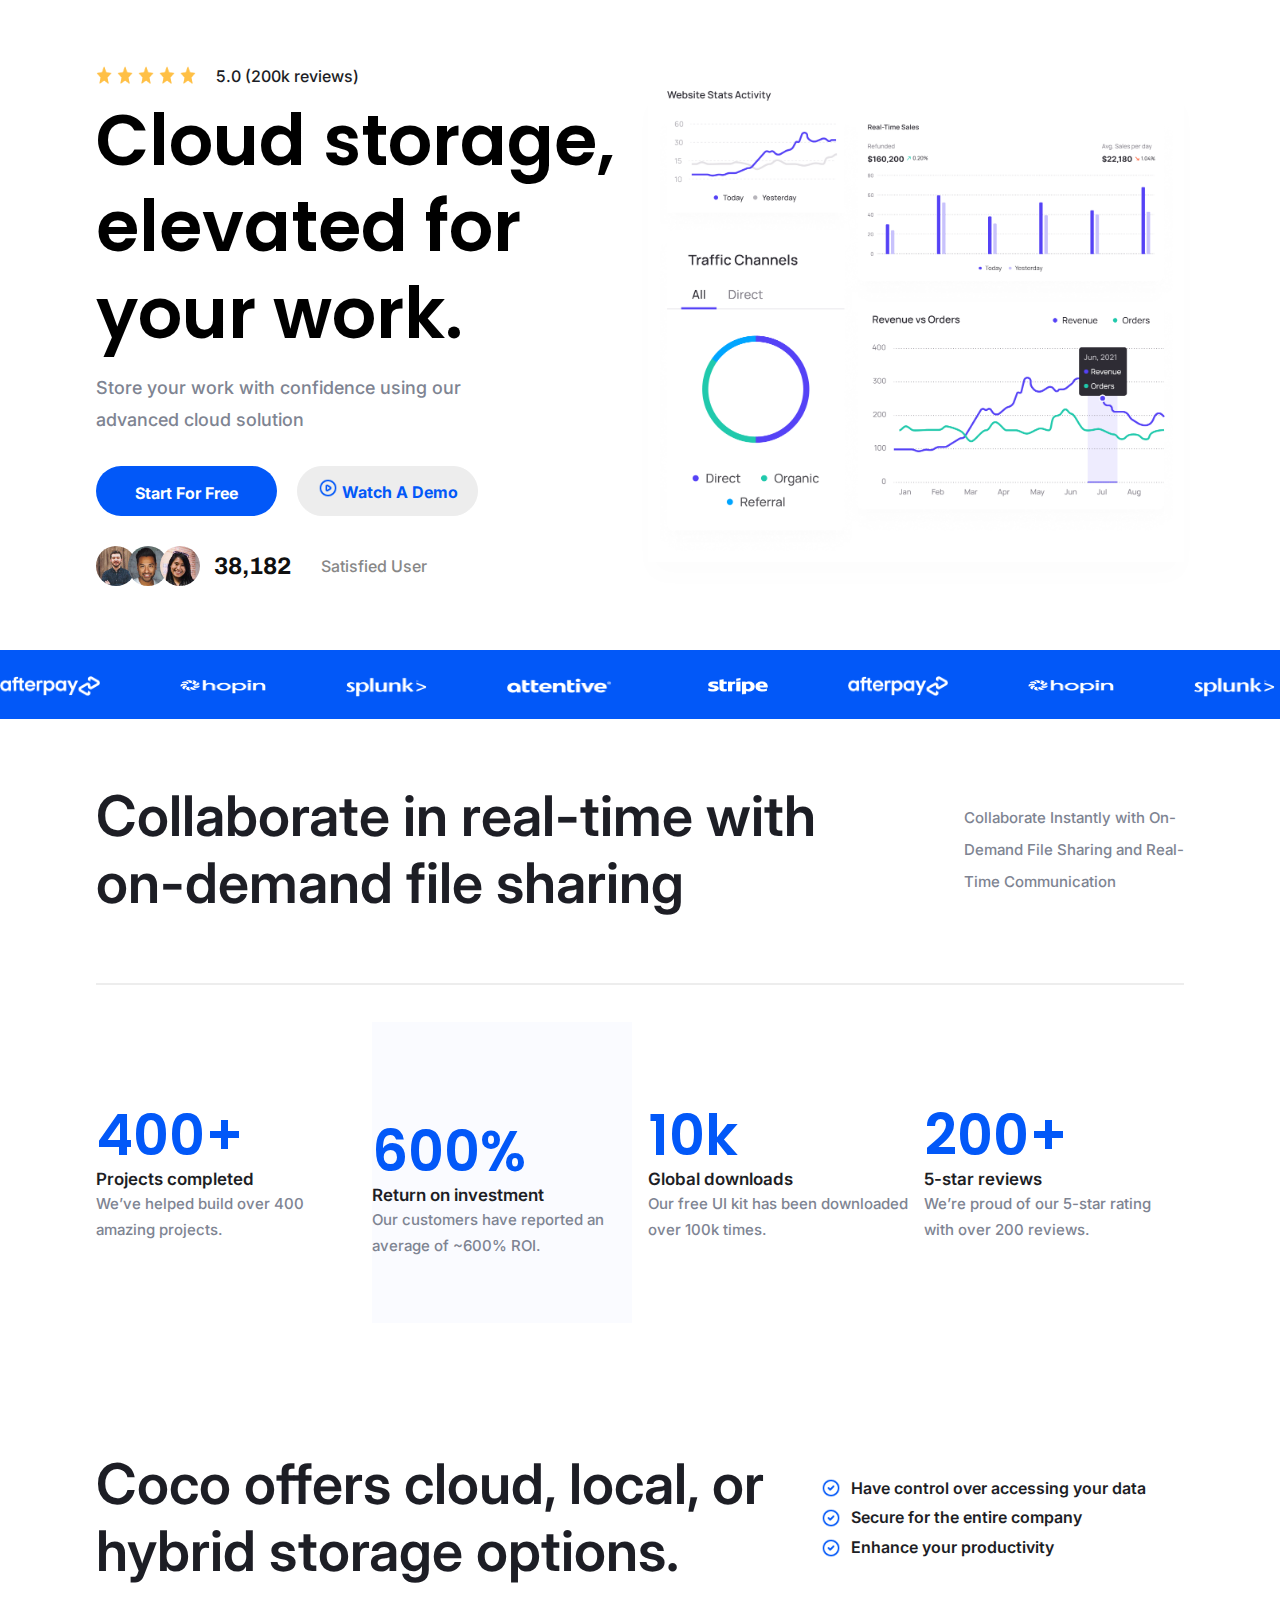
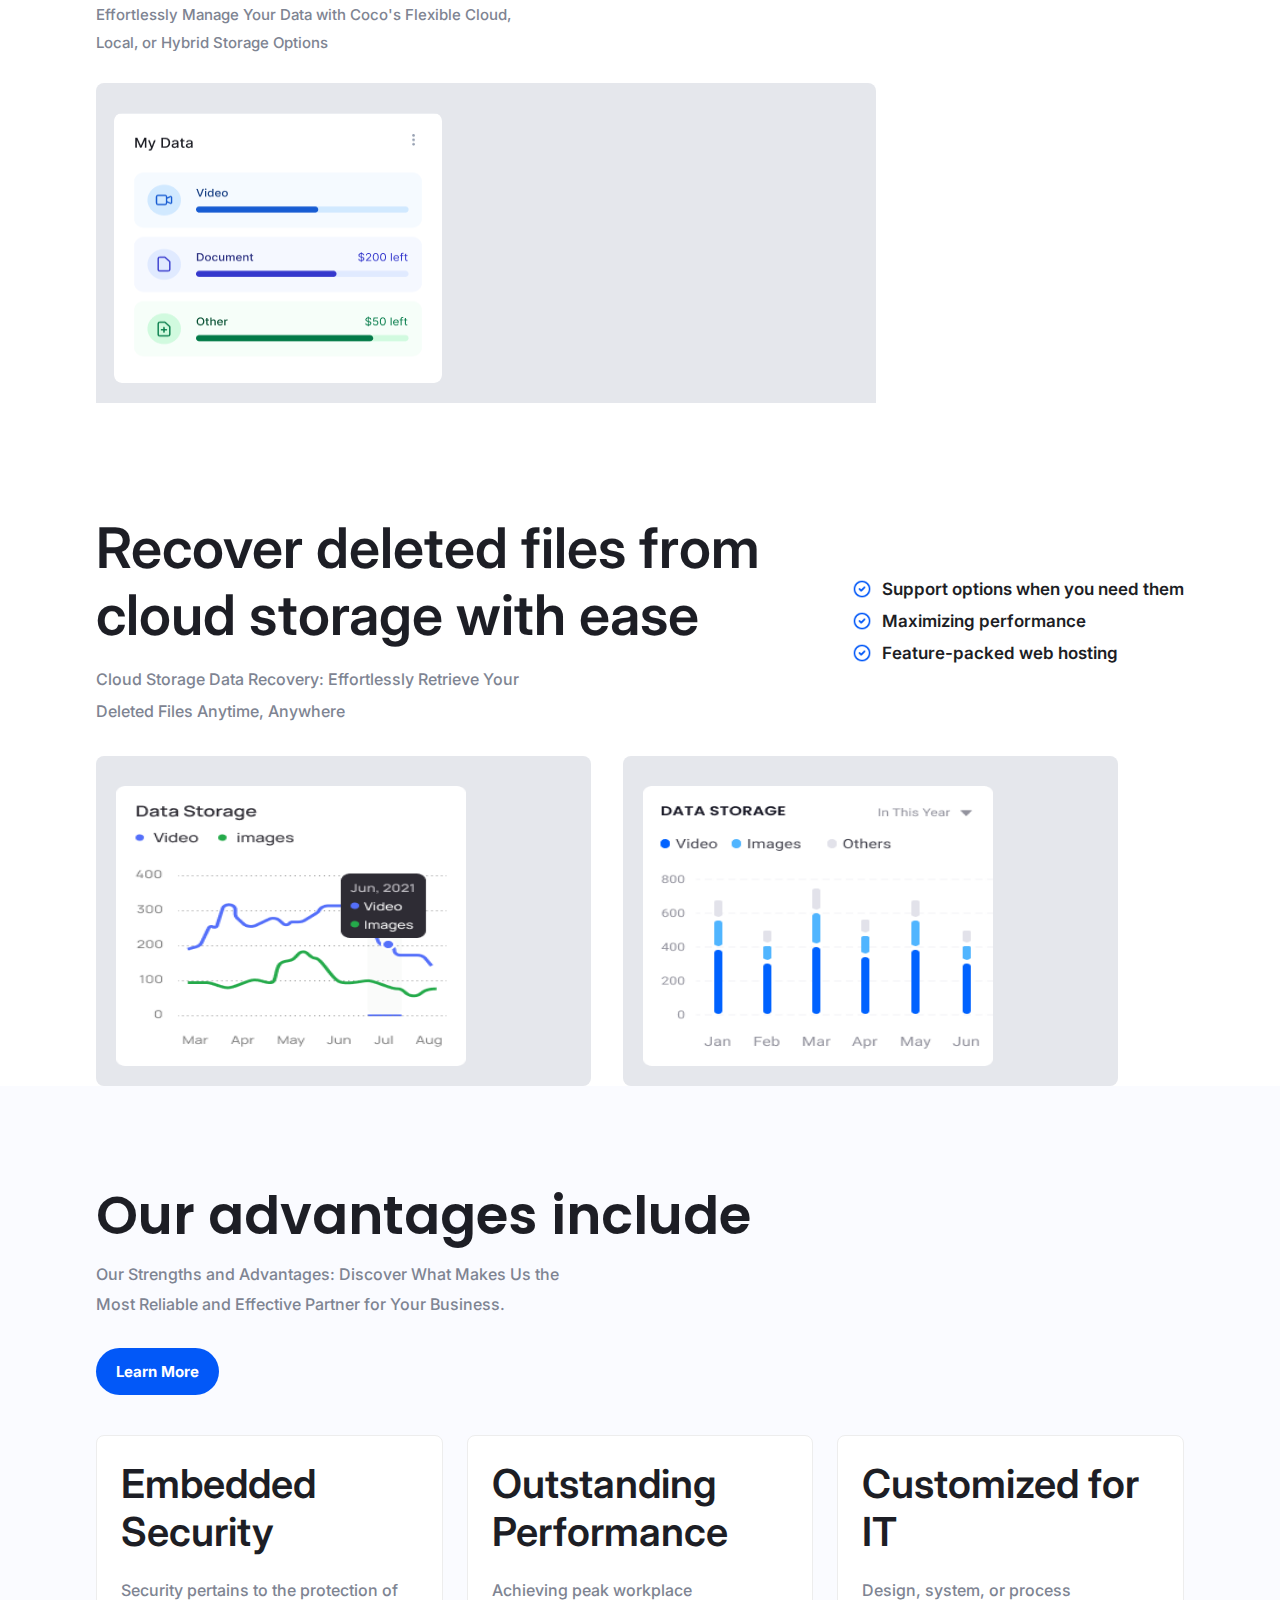
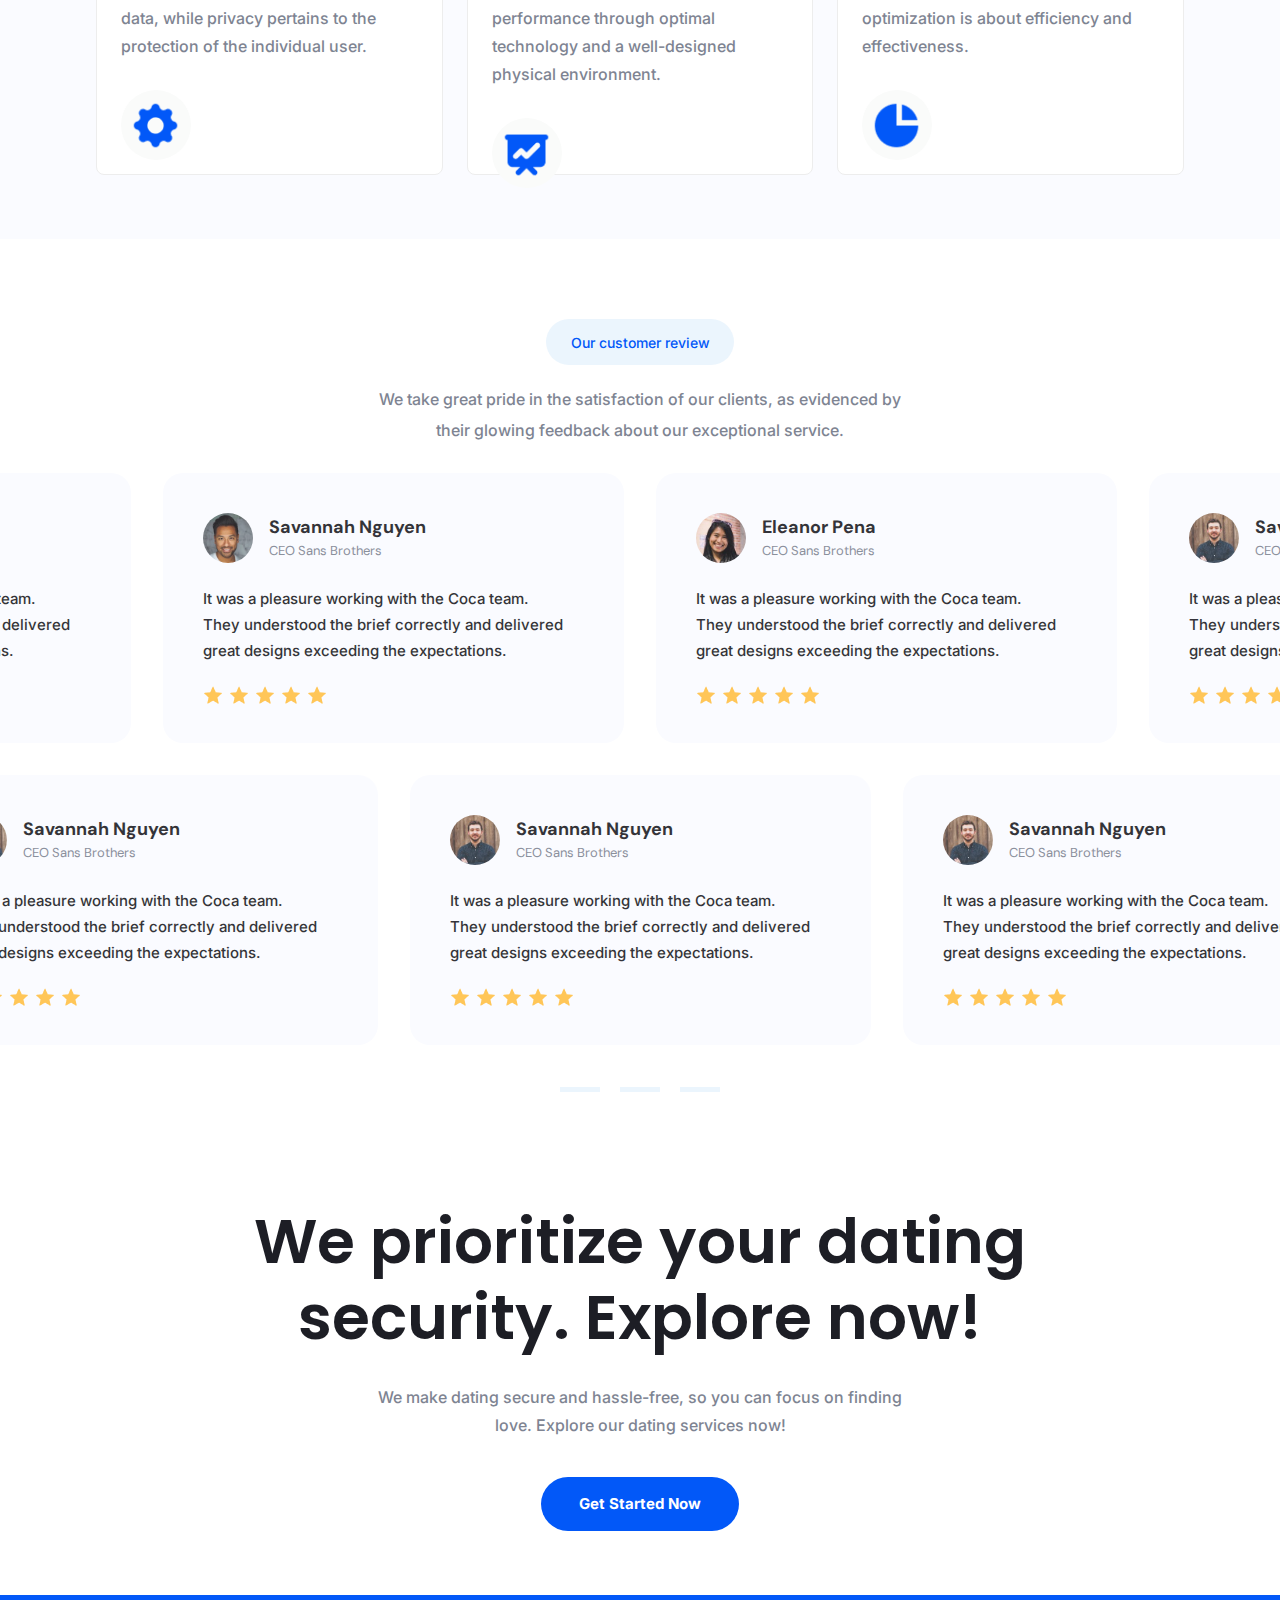
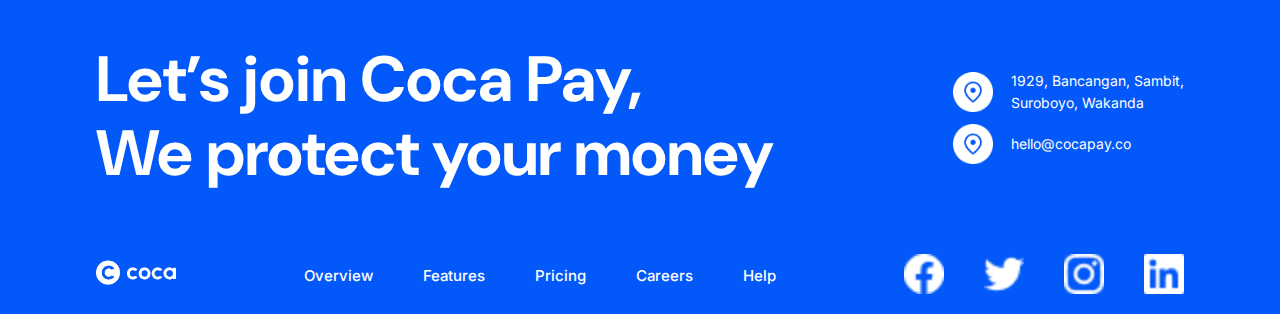
==== commit 900bf977: "more changes" ====
--- a/index.html
+++ b/index.html
@@ -9,6 +9,11 @@
     />
     <link
       href="https://fonts.googleapis.com/css2?family=Inter:ital,opsz,wght@0,14..32,100..900;1,14..32,100..900&family=Poppins:ital,wght@0,100;0,200;0,300;0,400;0,500;0,600;0,700;0,800;0,900;1,100;1,200;1,300;1,400;1,500;1,600;1,700;1,800;1,900&display=swap"
+      rel="stylesheet"
+    />
+
+    <link
+      href="https://fonts.googleapis.com/css2?family=Archivo:ital,wght@0,100..900;1,100..900&family=DM+Sans:ital,opsz,wght@0,9..40,100..1000;1,9..40,100..1000&display=swap"
       rel="stylesheet"
     />
 
@@ -78,7 +83,7 @@
       </header>
     </div> -->
 
-    <header class="header">
+    <!-- <header class="header">
       <nav class="nav">
         <ul class="nav--list">
           <li class="nav--link">
@@ -125,7 +130,7 @@
       <div class="start--button">
         <button class="free--button">Start For Free</button>
       </div>
-    </header>
+    </header> -->
 
     <section class="section--hero space--around-content">
       <div class="heading--container">
@@ -244,7 +249,7 @@
     <section class="features--section space--around-content">
       <div class="heading--sub-heading">
         <h1 class="heading--two">
-          Collaborate in real-time with on-demand file sharing
+          Collaborate in real-time with <br> on-demand file sharing
         </h1>
         <h4 class="sub-heading">
           Collaborate Instantly with On-<br />Demand File Sharing and Real-<br />Time
@@ -437,14 +442,357 @@
     </div>
 
     <section class="testimonial--section">
-      <div class="customer--review">
+      <div class="review--more">
         <p class="review--words">Our customer review</p>
-      </div>
-<!-- 
-      <p class="more--words">
-        We take great pride in the satisfaction of our clients, as evidenced by
-        their glowing feedback about our exceptional service.
-      </p> -->
+
+        <p class="more--words">
+          We take great pride in the satisfaction of our clients, as evidenced
+          by
+        </p>
+
+        <p class="more--words">
+          their glowing feedback about our exceptional service.
+        </p>
+      </div>
     </section>
+
+    <section class="testimonial--slider">
+      <div class="sliders slider--1">
+        <div class="slider--flex">
+          <nav class="image--name">
+            <img
+              src="/image/user--1.jpg"
+              alt="user and testimonial image"
+              class="testimonial--image"
+            />
+
+            <nav class="name--company">
+              <p class="user--name">Rakabuming Suhu</p>
+              <p class="company--user">CEO Sans Brothers</p>
+            </nav>
+          </nav>
+
+          <p class="testimonial--explanation">
+            It was a pleasure working with the Coca team.<br />
+            They understood the brief correctly and delivered <br />
+            great designs exceeding the expectations.
+          </p>
+
+          <img src="/image/rating.png" alt="rating stars" class="stars" />
+        </div>
+
+        <div class="slider--flex">
+          <nav class="image--name">
+            <img
+              src="/image/user--2.jpg"
+              alt="user and testimonial image"
+              class="testimonial--image"
+            />
+
+            <nav class="name--company">
+              <p class="user--name">Savannah Nguyen</p>
+              <p class="company--user">CEO Sans Brothers</p>
+            </nav>
+          </nav>
+
+          <p class="testimonial--explanation">
+            It was a pleasure working with the Coca team.<br />
+            They understood the brief correctly and delivered <br />
+            great designs exceeding the expectations.
+          </p>
+
+          <img src="/image/rating.png" alt="rating stars" class="stars" />
+        </div>
+
+        <div class="slider--flex">
+          <nav class="image--name">
+            <img
+              src="/image/user--3.jpg"
+              alt="user and testimonial image"
+              class="testimonial--image"
+            />
+
+            <nav class="name--company">
+              <p class="user--name">Eleanor Pena</p>
+              <p class="company--user">CEO Sans Brothers</p>
+            </nav>
+          </nav>
+
+          <p class="testimonial--explanation">
+            It was a pleasure working with the Coca team.<br />
+            They understood the brief correctly and delivered <br />
+            great designs exceeding the expectations.
+          </p>
+
+          <img src="/image/rating.png" alt="rating stars" class="stars" />
+        </div>
+
+        <div class="slider--flex">
+          <nav class="image--name">
+            <img
+              src="/image/user--1.jpg"
+              alt="user and testimonial image"
+              class="testimonial--image"
+            />
+
+            <nav class="name--company">
+              <p class="user--name">Savannah Nguyen</p>
+              <p class="company--user">CEO Sans Brothers</p>
+            </nav>
+          </nav>
+
+          <p class="testimonial--explanation">
+            It was a pleasure working with the Coca team.<br />
+            They understood the brief correctly and delivered <br />
+            great designs exceeding the expectations.
+          </p>
+
+          <img src="/image/rating.png" alt="rating stars" class="stars" />
+        </div>
+      </div>
+
+      <div class="sliders slier--2">
+        <div class="slider--flex">
+          <nav class="image--name">
+            <img
+              src="/image/user--1.jpg"
+              alt="user and testimonial image"
+              class="testimonial--image"
+            />
+
+            <nav class="name--company">
+              <p class="user--name">Savannah Nguyen</p>
+              <p class="company--user">CEO Sans Brothers</p>
+            </nav>
+          </nav>
+
+          <p class="testimonial--explanation">
+            It was a pleasure working with the Coca team.<br />
+            They understood the brief correctly and delivered <br />
+            great designs exceeding the expectations.
+          </p>
+
+          <img src="/image/rating.png" alt="rating stars" class="stars" />
+        </div>
+
+        <div class="slider--flex">
+          <nav class="image--name">
+            <img
+              src="/image/user--1.jpg"
+              alt="user and testimonial image"
+              class="testimonial--image"
+            />
+
+            <nav class="name--company">
+              <p class="user--name">Savannah Nguyen</p>
+              <p class="company--user">CEO Sans Brothers</p>
+            </nav>
+          </nav>
+
+          <p class="testimonial--explanation">
+            It was a pleasure working with the Coca team.<br />
+            They understood the brief correctly and delivered <br />
+            great designs exceeding the expectations.
+          </p>
+
+          <img src="/image/rating.png" alt="rating stars" class="stars" />
+        </div>
+
+        <div class="slider--flex">
+          <nav class="image--name">
+            <img
+              src="/image/user--1.jpg"
+              alt="user and testimonial image"
+              class="testimonial--image"
+            />
+
+            <nav class="name--company">
+              <p class="user--name">Savannah Nguyen</p>
+              <p class="company--user">CEO Sans Brothers</p>
+            </nav>
+          </nav>
+
+          <p class="testimonial--explanation">
+            It was a pleasure working with the Coca team.<br />
+            They understood the brief correctly and delivered <br />
+            great designs exceeding the expectations.
+          </p>
+
+          <img src="/image/rating.png" alt="rating stars" class="stars" />
+        </div>
+
+        <div class="slider--flex">
+          <nav class="image--name">
+            <img
+              src="/image/user--1.jpg"
+              alt="user and testimonial image"
+              class="testimonial--image"
+            />
+
+            <nav class="name--company">
+              <p class="user--name">Savannah Nguyen</p>
+              <p class="company--user">CEO Sans Brothers</p>
+            </nav>
+          </nav>
+
+          <p class="testimonial--explanation">
+            It was a pleasure working with the Coca team.<br />
+            They understood the brief correctly and delivered <br />
+            great designs exceeding the expectations.
+          </p>
+
+          <img src="/image/rating.png" alt="rating stars" class="stars" />
+        </div>
+
+        <div class="slider--flex">
+          <nav class="image--name">
+            <img
+              src="/image/user--1.jpg"
+              alt="user and testimonial image"
+              class="testimonial--image"
+            />
+
+            <nav class="name--company">
+              <p class="user--name">Savannah Nguyen</p>
+              <p class="company--user">CEO Sans Brothers</p>
+            </nav>
+          </nav>
+
+          <p class="testimonial--explanation">
+            It was a pleasure working with the Coca team.<br />
+            They understood the brief correctly and delivered <br />
+            great designs exceeding the expectations.
+          </p>
+
+          <img src="/image/rating.png" alt="rating stars" class="stars" />
+        </div>
+      </div>
+
+      <div class="group--slider">
+        <nav class="showing--position"></nav>
+        <nav class="showing--position"></nav>
+        <nav class="showing--position"></nav>
+      </div>
+    </section>
+
+    <section class="cta--section">
+      <h1 class="cta--heading">We prioritize your dating</h1>
+      <h1 class="cta--heading">security. Explore now!</h1>
+
+      <p class="cta--paragraph paragraphy--margin-top">
+        We make dating secure and hassle-free, so you can focus on finding
+      </p>
+      <p class="cta--paragraph">love. Explore our dating services now!</p>
+
+      <button class="get--start--button">Get Started Now</button>
+    </section>
+
+    <footer class="footer--section">
+      <div class="content--footer">
+        <div class="heading--footer">
+          <h3 class="heading--join">
+            Let’s join Coca Pay,<br />
+            We protect your money
+          </h3>
+        </div>
+
+        <div class="location--footer">
+          <div class="location first--location">
+            <img src="/image/location--1.png" alt="" class="footer--img" />
+            <p class="location--area">
+              1929, Bancangan, Sambit,<br />
+              Suroboyo, Wakanda
+            </p>
+          </div>
+
+          <div class="location second--location">
+            <img src="/image/location--1.png" alt="" class="footer--img" />
+            <p class="location--area">hello@cocapay.co</p>
+          </div>
+        </div>
+      </div>
+
+      <div class="footer--link">
+        <div class="logo--link">
+          <a href="#" class="img--logo">
+            <img
+              src="/image/last--logo.png"
+              alt="company--logo"
+              class="logo--white"
+            />
+          </a>
+        </div>
+
+        <div class="links">
+          <ul class="link--title">
+            <li class="link--name">
+              <a href="" class="main--link">Overview</a>
+            </li>
+          </ul>
+
+          <ul class="link--title">
+            <li class="link--name">
+              <a href="" class="main--link">Features</a>
+            </li>
+          </ul>
+
+          <ul class="link--title">
+            <li class="link--name">
+              <a href="" class="main--link">Pricing</a>
+            </li>
+          </ul>
+
+          <ul class="link--title">
+            <li class="link--name">
+              <a href="" class="main--link">Careers</a>
+            </li>
+          </ul>
+
+          <ul class="link--title">
+            <li class="link--name">
+              <a href="" class="main--link">Help</a>
+            </li>
+          </ul>
+        </div>
+
+        <div class="icons--logo">
+          <ul class="logo--title">
+            <li class="logo--name">
+              <a href="#" class="social--link">
+                <img src="/image/facebook.png" alt="logo" class="social--img" />
+              </a>
+            </li>
+          </ul>
+
+          <ul class="logo--title">
+            <li class="logo--name">
+              <a href="#" class="social--link">
+                <img src="/image/twiter.png" alt="logo" class="social--img" />
+              </a>
+            </li>
+          </ul>
+
+          <ul class="logo--title">
+            <li class="logo--name">
+              <a href="#" class="social--link">
+                <img
+                  src="/image/instagram.png"
+                  alt="logo"
+                  class="social--img"
+                />
+              </a>
+            </li>
+          </ul>
+
+          <ul class="logo--title">
+            <li class="logo--name">
+              <a href="#" class="social--link">
+                <img src="/image/linkdin.png" alt="logo" class="social--img" />
+              </a>
+            </li>
+          </ul>
+        </div>
+      </div>
+    </footer>
   </body>
 </html>
--- a/style.css
+++ b/style.css
@@ -126,7 +126,7 @@
 .heading--one {
   font-family: Poppins;
   font-weight: 600;
-  font-size: 72px;
+  font-size: 70px;
   line-height: 86.4px;
   letter-spacing: -2%;
 }
@@ -278,6 +278,7 @@
   background-color: #0258f8;
   height: 69px;
   margin-bottom: 4rem;
+  overflow: hidden;
 }
 
 .landing--cloud--div {
@@ -345,7 +346,7 @@
 .sub-heading {
   font-family: Inter;
   font-weight: 500;
-  font-size: 16px;
+  font-size: 15px;
   line-height: 32px;
   color: #7e8492;
 }
@@ -426,7 +427,7 @@
 .icon--text {
   font-family: Inter;
   font-weight: 600;
-  font-size: 18px;
+  font-size: 16px;
   line-height: 21.6px;
   color: #1d1e25;
 }
@@ -595,7 +596,7 @@
 .icon--picture {
   width: 70px;
   height: 70px;
-  background-color: #FAFBFA;
+  background-color: #fafbfa;
   border-radius: 50%;
 }
 
@@ -609,34 +610,265 @@
 /* ******** TESTIMONIAL--SECTION ********* */
 .testimonial--section {
   margin-top: 5rem;
-  display: flex;
-  justify-content: center;
-  /* flex-direction: column; */
-}
-
-.customer--review {
-  /* display: flex; */
-  /* justify-content: center; */
+}
+
+.review--more {
+  display: flex;
+  flex-direction: column;
+  justify-content: center;
+  align-items: center;
+  row-gap: 10px;
+}
+
+.review--words {
+  display: flex;
+  justify-content: center;
   align-items: center;
   width: 164px;
-  height: 37px;
+  height: 30px;
+  background-color: #ebf5fd;
+  border-radius: 30px;
   padding: 8px 12px;
-  background-color: #EBF5FD;
-  border-radius: 30px;
-}
-
-.review--words {
   font-family: Inter;
   font-weight: 500;
   font-size: 14px;
   line-height: 21px;
   color: #0258f8;
-}
-
-.more--words{
-  font-family: Inter;
-  font-weight: 500;
-  font-size: 16px;
-  line-height: 32px;
-  color: #7e8492;
-}+  margin-bottom: 14px;
+}
+
+.more--words {
+  font-family: Inter;
+  font-weight: 500;
+  font-size: 16px;
+  line-height: 21px;
+  color: #7e8492;
+}
+
+/* ******** TESTIMONIAL--SLIDER ********* */
+.testimonial--slider {
+  margin-top: 2rem;
+  display: flex;
+  flex-direction: column;
+  align-items: center;
+  gap: 2rem;
+  overflow: hidden;
+}
+
+.sliders {
+  display: flex;
+  justify-content: flex-start;
+  align-items: center;
+  gap: 2rem;
+}
+
+.slider--flex {
+  width: 381px;
+  height: 190px;
+  padding: 40px;
+  border-radius: 20px;
+  opacity: 90%;
+  background-color: #fafbff;
+}
+
+.image--name {
+  display: flex;
+  justify-content: flex-start;
+  align-items: center;
+  gap: 16px;
+  margin-bottom: 1.4rem;
+}
+
+.testimonial--image {
+  width: 50px;
+  height: 50px;
+  border-radius: 50%;
+}
+
+.user--name {
+  font-family: DM sans;
+  font-weight: 700;
+  font-size: 18px;
+  line-height: 26px;
+  letter-spacing: -1%;
+  color: #1d1e25;
+}
+
+.company--user {
+  font-family: DM sans;
+  font-weight: 400;
+  font-size: 13px;
+  line-height: 22px;
+  color: #7e8492;
+}
+
+.testimonial--explanation {
+  font-family: Inter;
+  font-weight: 500;
+  font-size: 15px;
+  line-height: 26px;
+  color: #1d1e25;
+  margin-bottom: 1.4rem;
+}
+
+.group--slider {
+  margin-top: 0.6rem;
+  display: flex;
+  justify-content: center;
+  align-items: center;
+  gap: 20px;
+  margin-bottom: 2rem;
+}
+
+.showing--position {
+  width: 40px;
+  height: 5px;
+  background-color: #ebf5fd;
+}
+
+/* .showing--position {
+  background-color: #0258f8;
+} */
+
+/* ******** CTA--SECTION ********* */
+.cta--section {
+  margin-top: 5rem;
+  display: flex;
+  flex-direction: column;
+  justify-content: center;
+  align-items: center;
+}
+
+.cta--heading {
+  font-family: Poppins;
+  font-weight: 600;
+  font-size: 62px;
+  line-height: 76.4px;
+  color: #1d1e25;
+  letter-spacing: -4%;
+}
+
+.cta--paragraph {
+  font-family: Inter;
+  font-weight: 500;
+  font-size: 16px;
+  line-height: 28px;
+  color: #7e8492;
+}
+
+.paragraphy--margin-top {
+  margin-top: 26px;
+}
+
+.get--start--button {
+  margin-top: 2.4rem;
+  font-family: Inter;
+  font-weight: 700;
+  font-size: 15px;
+  line-height: 24px;
+  color: #ffffff;
+  width: 198px;
+  height: 54px;
+  padding: 14px 24px;
+  background-color: #0258f8;
+  border-radius: 30px;
+  border: none;
+}
+
+/* ******** FOOTER--SECTION ********* */
+.footer--section {
+  margin-top: 4rem;
+  padding: 3rem 6rem 1rem 6rem;
+  background-color: #0258f8;
+}
+
+.content--footer {
+  display: flex;
+  justify-content: space-between;
+  align-items: center;
+  margin-bottom: 4rem;
+}
+
+.heading--join {
+  font-family: DM sans;
+  font-weight: 700;
+  font-size: 64px;
+  line-height: 73.6px;
+  letter-spacing: -1%;
+  color: #ffffff;
+}
+
+.location--footer {
+  display: flex;
+  flex-direction: column;
+  gap: 10px;
+}
+
+.location {
+  display: flex;
+  justify-content: flex-start;
+  align-items: center;
+  gap: 18px;
+}
+
+.footer--img {
+  width: 40px;
+}
+
+.location--area {
+  font-family: Inter;
+  font-weight: 400;
+  font-size: 14px;
+  line-height: 22px;
+  color: #ffffff;
+}
+
+.coca--mail {
+  line-height: 19.36px;
+}
+
+.footer--link {
+  display: flex;
+  justify-content: space-between;
+  align-items: center;
+}
+
+.logo--white {
+  width: 80px;
+}
+
+.links {
+  display: flex;
+  gap: 10px;
+  justify-content: flex-start;
+  align-items: center;
+}
+
+.link--title,
+.link--name,
+.main--link {
+  font-family: Inter;
+  font-weight: 500;
+  font-size: 15px;
+  line-height: 24px;
+  color: #ffffff;
+  list-style: none;
+  text-decoration: none;
+}
+
+.icons--logo {
+  display: flex;
+  justify-content: flex-start;
+  align-items: center;
+}
+
+.logo--title,
+.logo--name,
+.social--link {
+  list-style: none;
+  text-decoration: none;
+}
+
+.social--img {
+  width: 40px;
+}
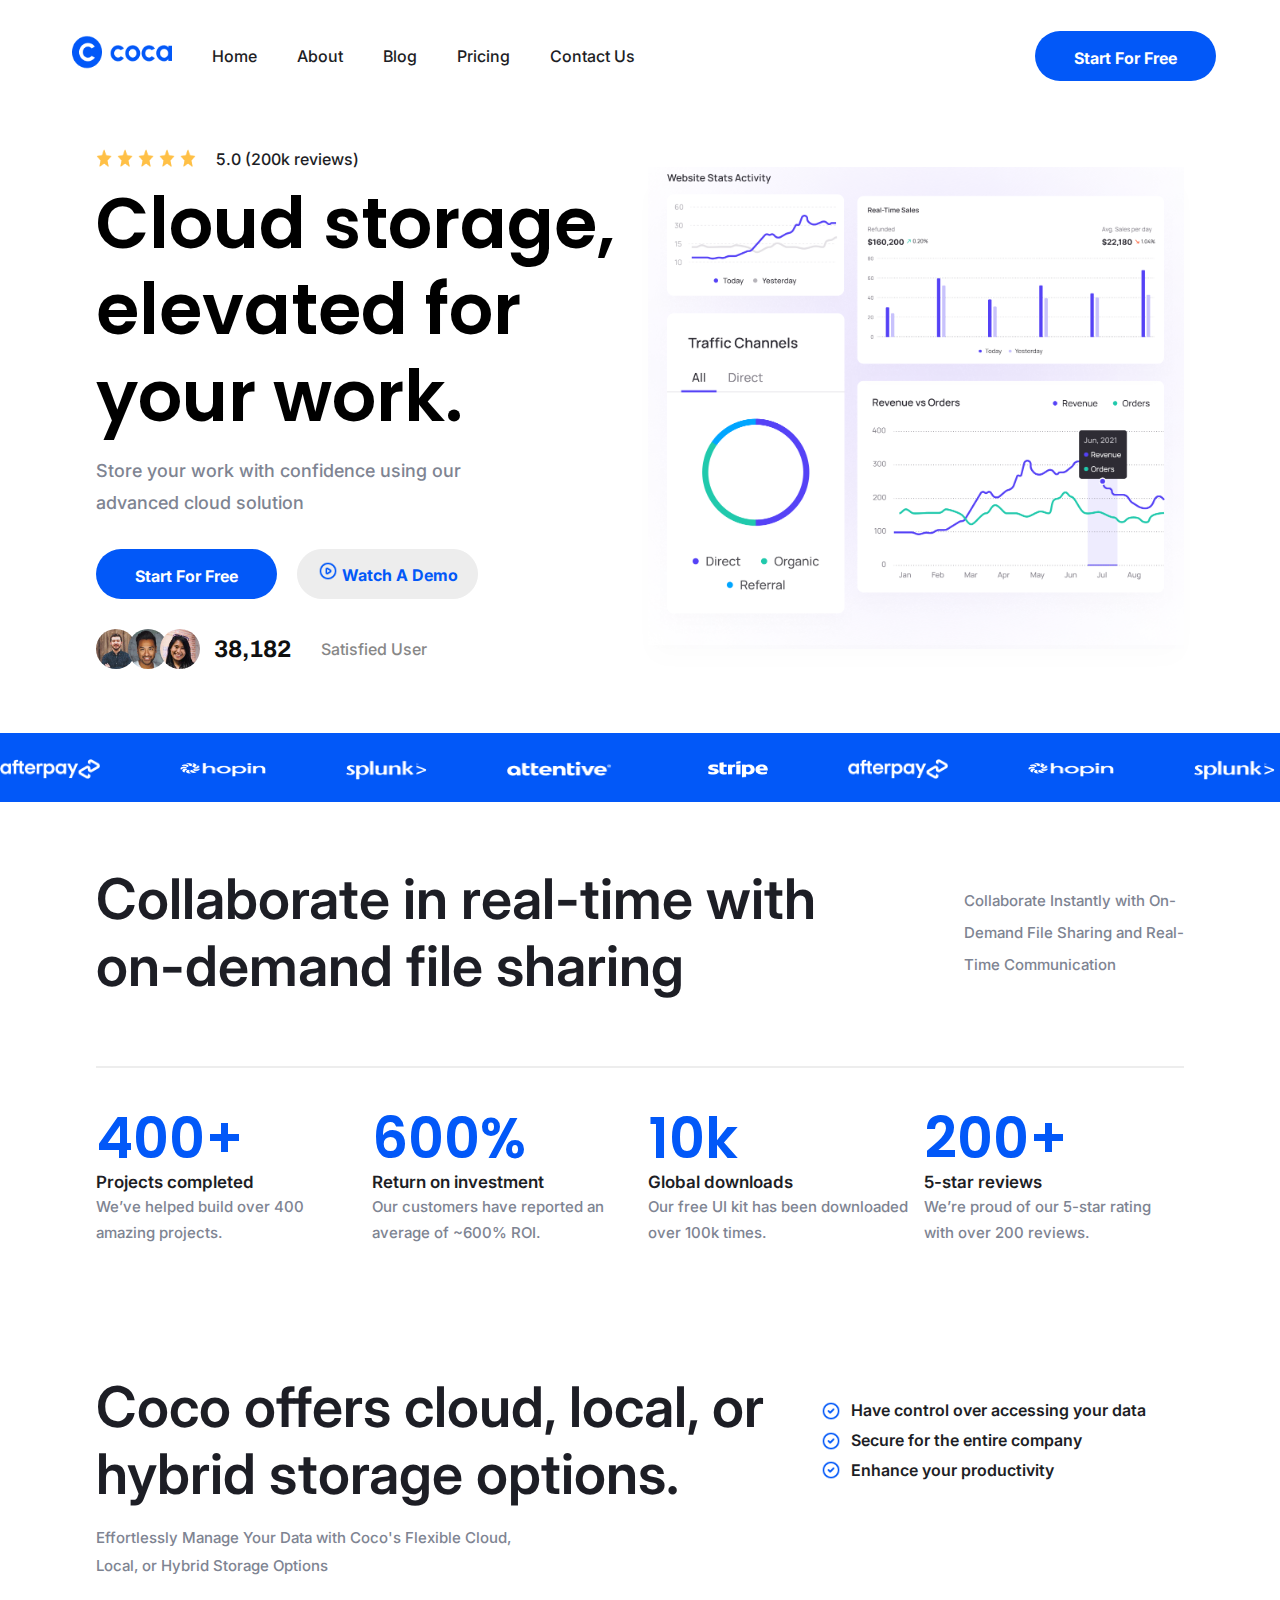
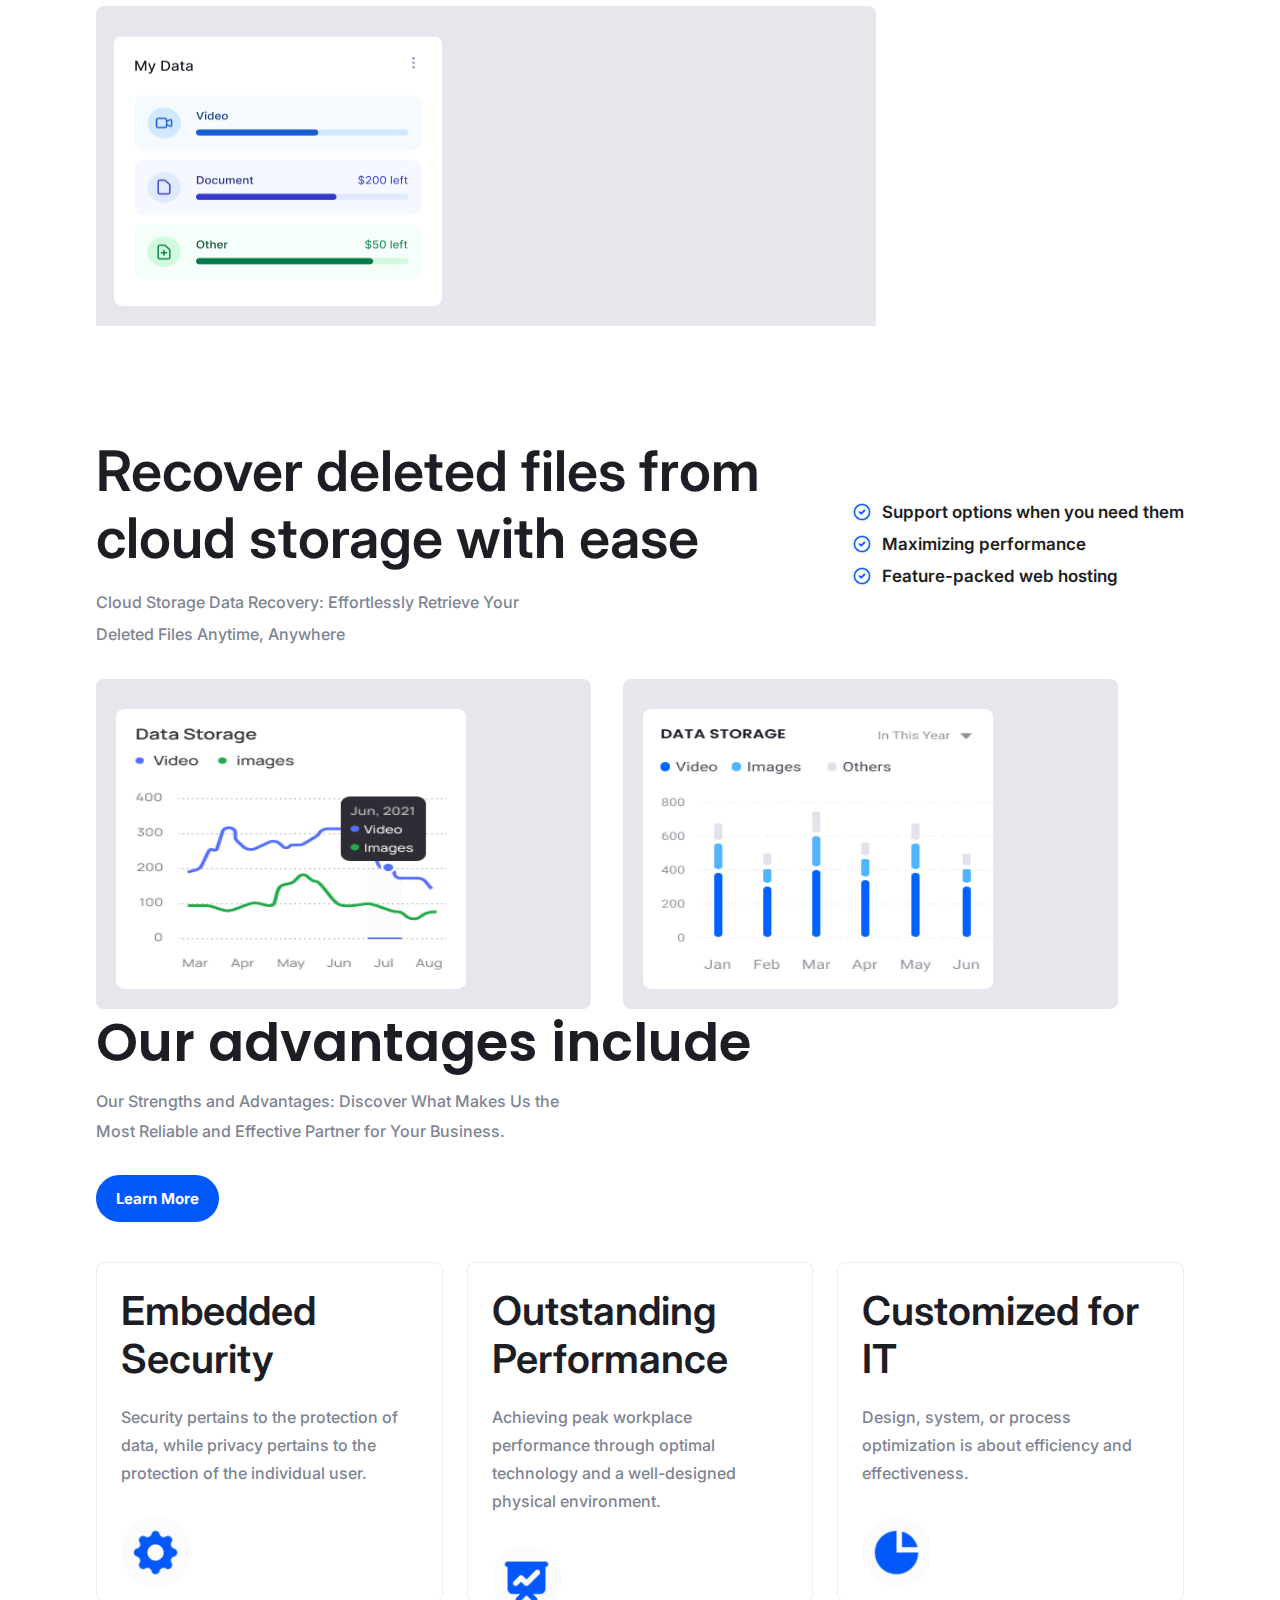
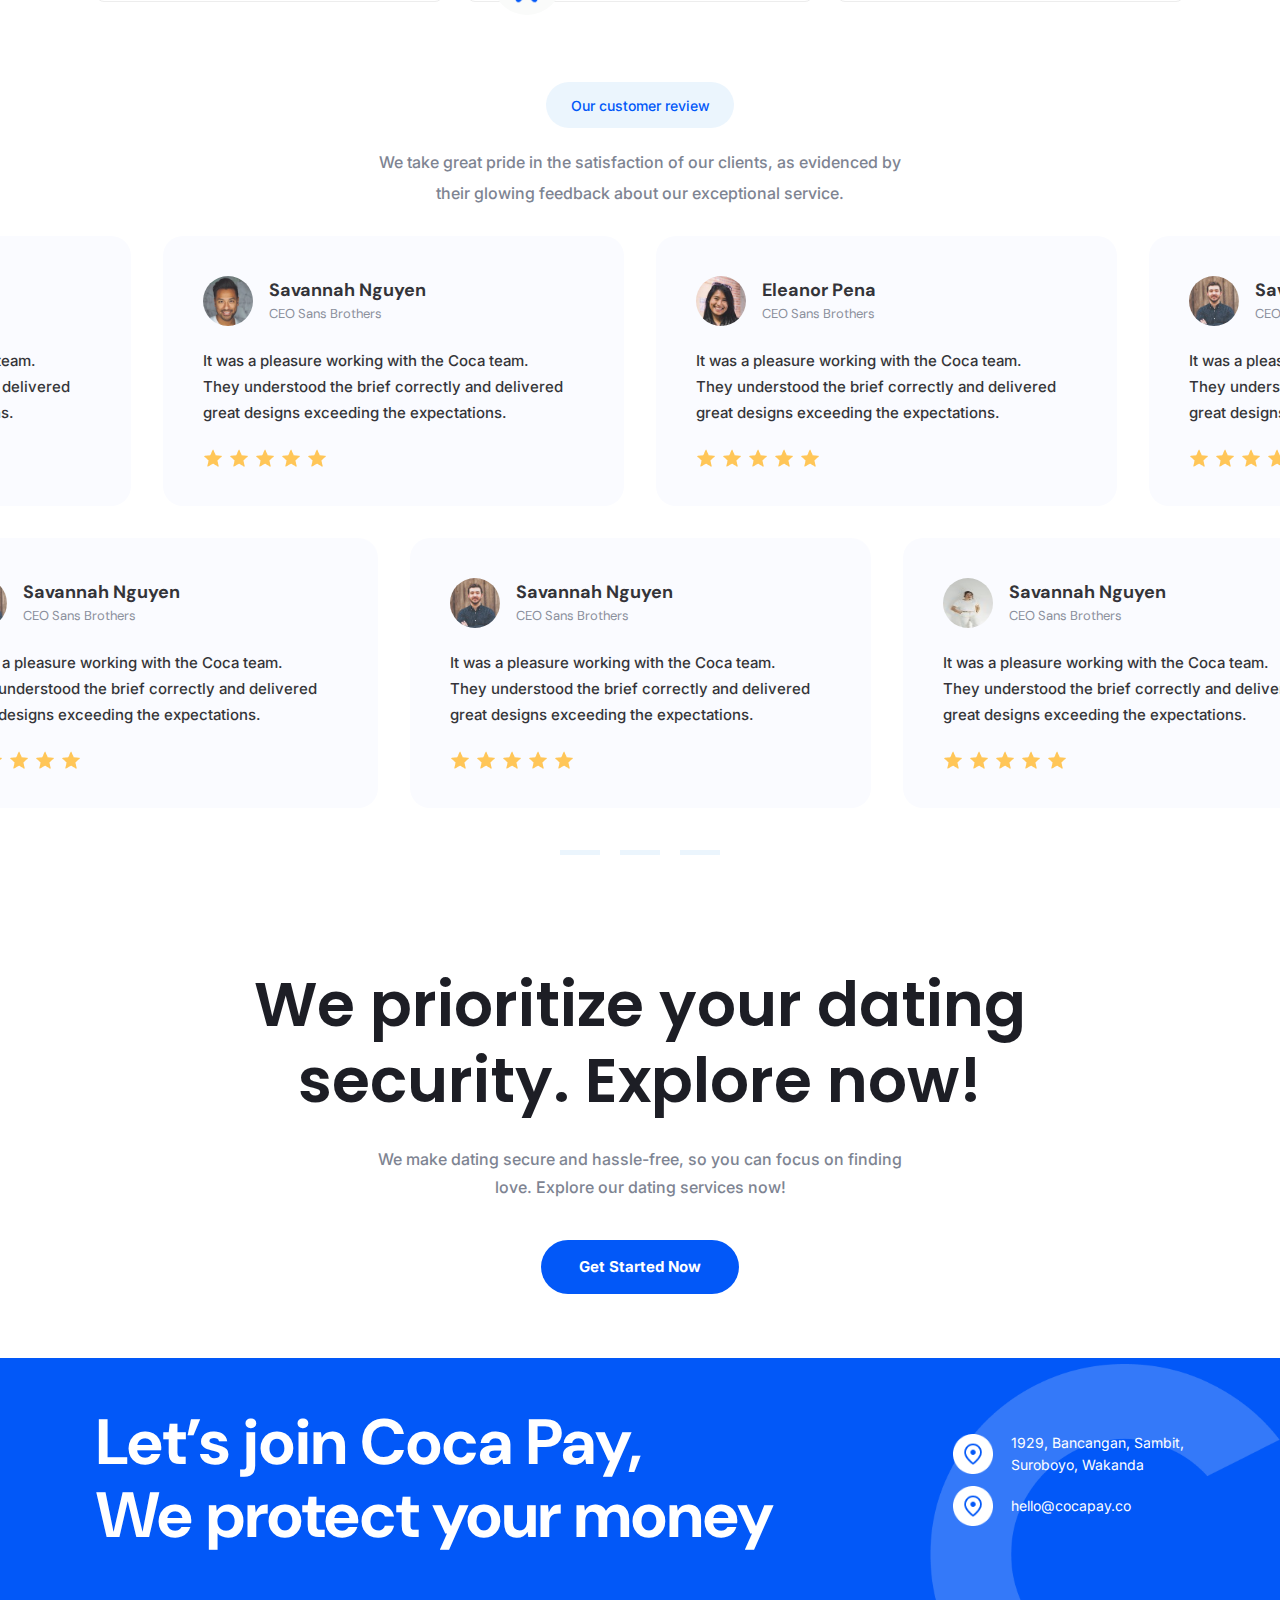
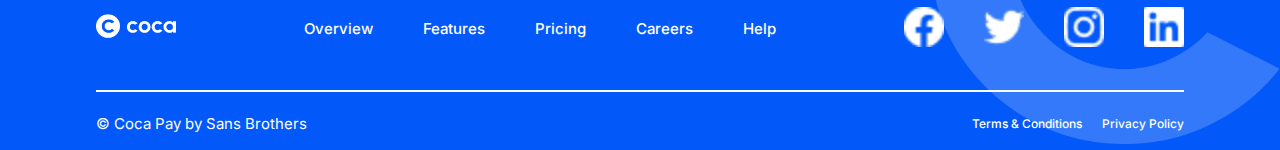
==== commit 0bceef65: "more changes" ====
--- a/index.html
+++ b/index.html
@@ -83,7 +83,7 @@
       </header>
     </div> -->
 
-    <!-- <header class="header">
+    <header class="header">
       <nav class="nav">
         <ul class="nav--list">
           <li class="nav--link">
@@ -130,7 +130,7 @@
       <div class="start--button">
         <button class="free--button">Start For Free</button>
       </div>
-    </header> -->
+    </header>
 
     <section class="section--hero space--around-content">
       <div class="heading--container">
@@ -624,7 +624,7 @@
         <div class="slider--flex">
           <nav class="image--name">
             <img
-              src="/image/user--1.jpg"
+              src="/image/trial--image.jpg"
               alt="user and testimonial image"
               class="testimonial--image"
             />
@@ -726,31 +726,31 @@
         <div class="links">
           <ul class="link--title">
             <li class="link--name">
-              <a href="" class="main--link">Overview</a>
+              <a href="" class="mainlink">Overview</a>
             </li>
           </ul>
 
           <ul class="link--title">
             <li class="link--name">
-              <a href="" class="main--link">Features</a>
+              <a href="" class="mainlink">Features</a>
             </li>
           </ul>
 
           <ul class="link--title">
             <li class="link--name">
-              <a href="" class="main--link">Pricing</a>
+              <a href="" class="mainlink">Pricing</a>
             </li>
           </ul>
 
           <ul class="link--title">
             <li class="link--name">
-              <a href="" class="main--link">Careers</a>
+              <a href="" class="mainlink">Careers</a>
             </li>
           </ul>
 
           <ul class="link--title">
             <li class="link--name">
-              <a href="" class="main--link">Help</a>
+              <a href="" class="mainlink">Help</a>
             </li>
           </ul>
         </div>
@@ -793,6 +793,19 @@
           </ul>
         </div>
       </div>
+
+      <hr class="another--horizontal--line">
+
+      <div class="copyright--section">
+        <p class="copyright--text">
+          &copy; Coca Pay by Sans Brothers
+        </p>
+
+        <div class="terms--condition">
+          <p class="condition--terms">Terms & Conditions</p>
+          <p class="condition--terms">Privacy Policy</p>
+        </div>
+      </div>
     </footer>
   </body>
 </html>
--- a/style.css
+++ b/style.css
@@ -25,7 +25,7 @@
   justify-content: space-between;
   align-items: center;
   /* background-color: rgba(255, 255, 255, 0.2); */
-  background: #e3dcfc66;
+  /* background: #e3dcfc66; */
   /* backdrop-filter: blur(231.0146942138672px); */
   /* width: 100%; */
   height: 100%;
@@ -55,7 +55,7 @@
   font-size: 16px;
   font-weight: 500;
   line-height: 26px;
-  color: rgba(29, 30, 37, 1);
+  color: #1D1E25;
   text-decoration: none;
 }
 
@@ -99,10 +99,6 @@
   align-items: center;
 }
 
-/* .heading--container {
-  background-color: green;
-} */
-
 .rating--flex {
   display: flex;
   align-items: center;
@@ -208,9 +204,11 @@
   /* margin-left: -0; */
 }
 
-/* .image--container {
-  background-color: red;
-} */
+.image--container {
+  /* background-color: red; */
+  background-image: url(/image/Gradient.png);
+  background-position: center;
+}
 
 .image--words {
   font-family: Manrope;
@@ -518,9 +516,10 @@
 
 /* ******** FEATURE--TWO--SECTION ********* */
 .feature--two {
-  background-color: #fafbff;
-  padding-top: 6rem;
-  padding-bottom: 4rem;
+  /* max-width: 90rem; */
+  /* background-color: #fafbff; */
+  /* padding-top: 6rem;
+  padding-bottom: 4rem; */
 }
 
 .heading--four {
@@ -609,6 +608,7 @@
 
 /* ******** TESTIMONIAL--SECTION ********* */
 .testimonial--section {
+  max-width: 90rem;
   margin-top: 5rem;
 }
 
@@ -647,6 +647,7 @@
 
 /* ******** TESTIMONIAL--SLIDER ********* */
 .testimonial--slider {
+  max-width: 100rem;
   margin-top: 2rem;
   display: flex;
   flex-direction: column;
@@ -732,6 +733,7 @@
 
 /* ******** CTA--SECTION ********* */
 .cta--section {
+  max-width: 90rem;
   margin-top: 5rem;
   display: flex;
   flex-direction: column;
@@ -777,7 +779,13 @@
 
 /* ******** FOOTER--SECTION ********* */
 .footer--section {
+  max-width: 90rem;
   margin-top: 4rem;
+  background-image: url(/image/c.png);
+  background-position: right;
+object-fit: cover;
+background-size: 350px;
+  background-repeat: no-repeat;
   padding: 3rem 6rem 1rem 6rem;
   background-color: #0258f8;
 }
@@ -786,7 +794,7 @@
   display: flex;
   justify-content: space-between;
   align-items: center;
-  margin-bottom: 4rem;
+  margin-bottom: 3.4rem;
 }
 
 .heading--join {
@@ -846,7 +854,7 @@
 
 .link--title,
 .link--name,
-.main--link {
+.mainlink {
   font-family: Inter;
   font-weight: 500;
   font-size: 15px;
@@ -872,3 +880,39 @@
 .social--img {
   width: 40px;
 }
+
+.another--horizontal--line {
+  border: solid 1px #FAFBFF;
+  margin-top: 2.4rem;
+  margin-bottom: 1.4rem;
+}
+
+.copyright--section {
+  display: flex;
+  justify-content: space-between;
+  align-items: center;
+}
+
+.copyright--text {
+  font-family: Inter;
+  font-weight: 400;
+  font-size: 15px;
+  line-height: 19px;
+  color: #ffffff;
+  align-self: center;
+}
+
+.terms--condition {
+  display: flex;
+  justify-content: center;
+  align-items: center;
+  gap: 20px;
+}
+
+.condition--terms {
+  font-family: Inter;
+  font-weight: 500;
+  font-size: 12px;
+  line-height: 19.36px;
+  color: #ffffff;
+}